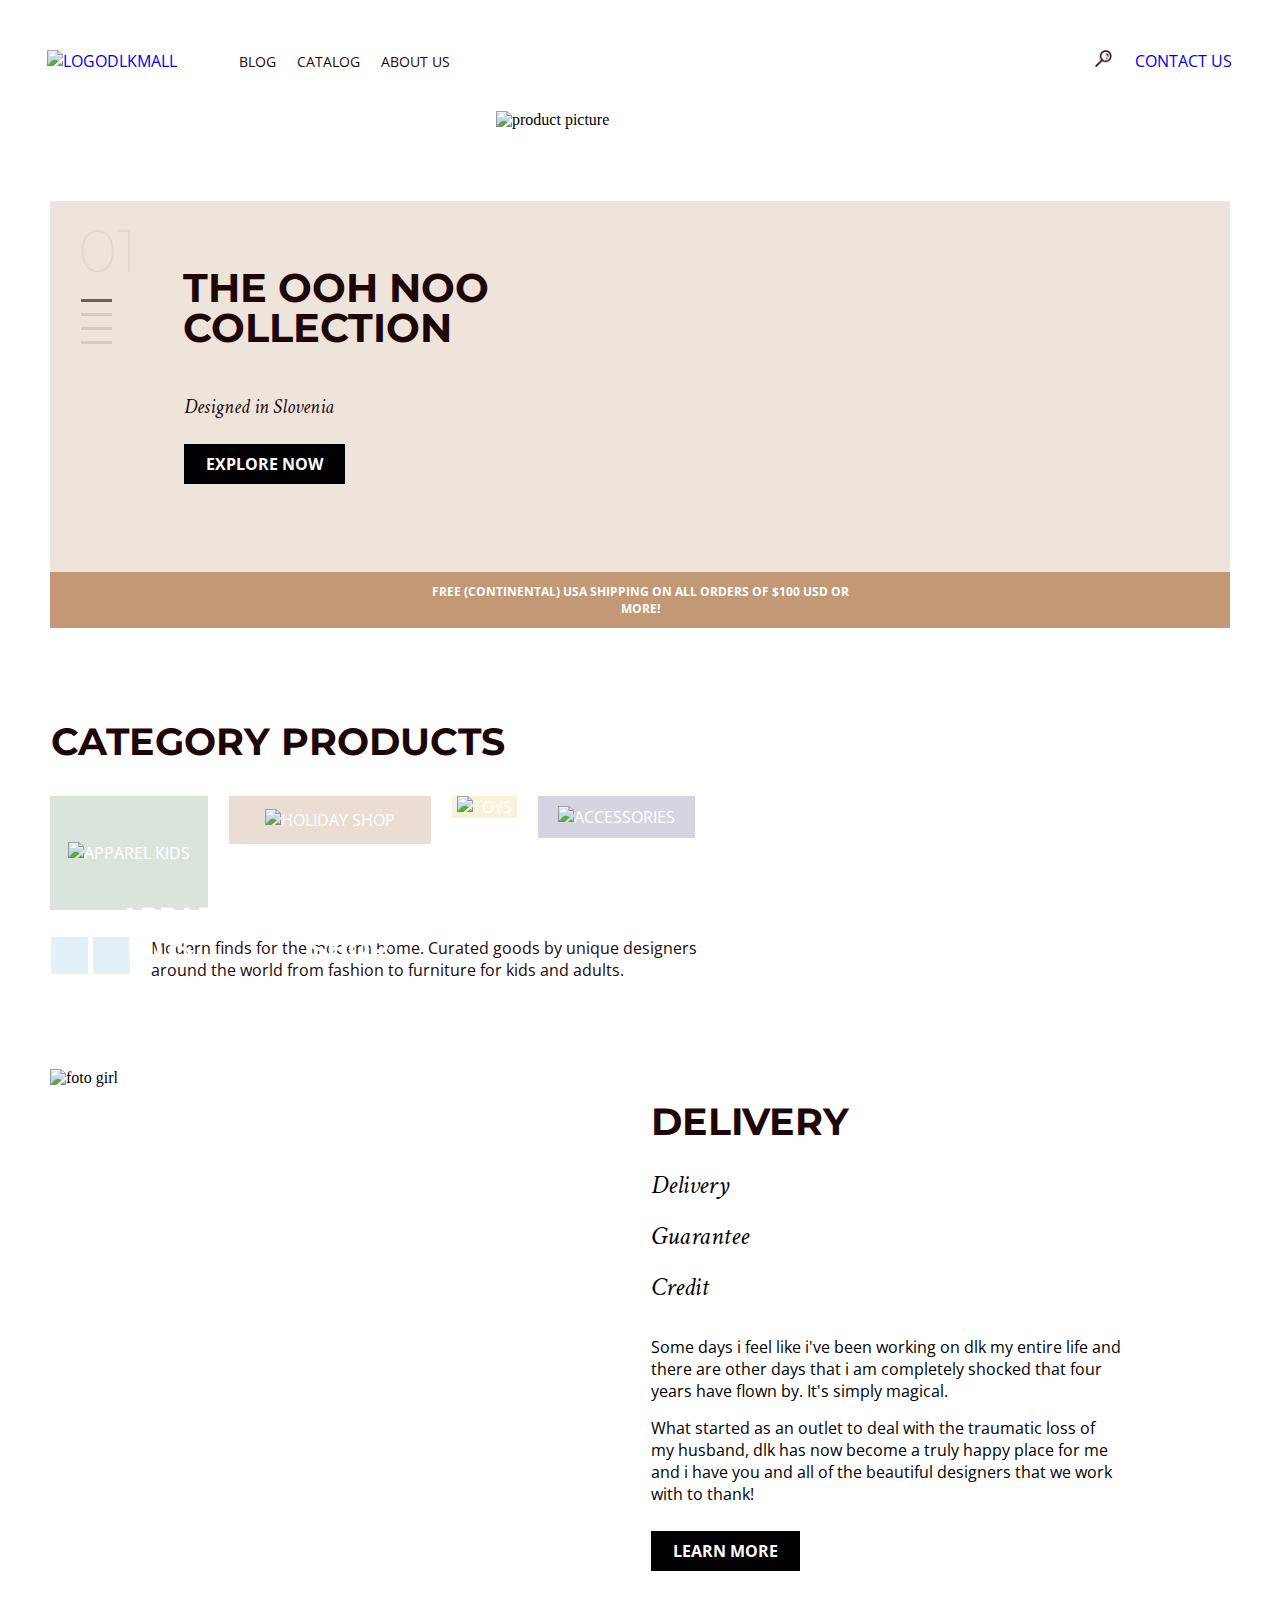
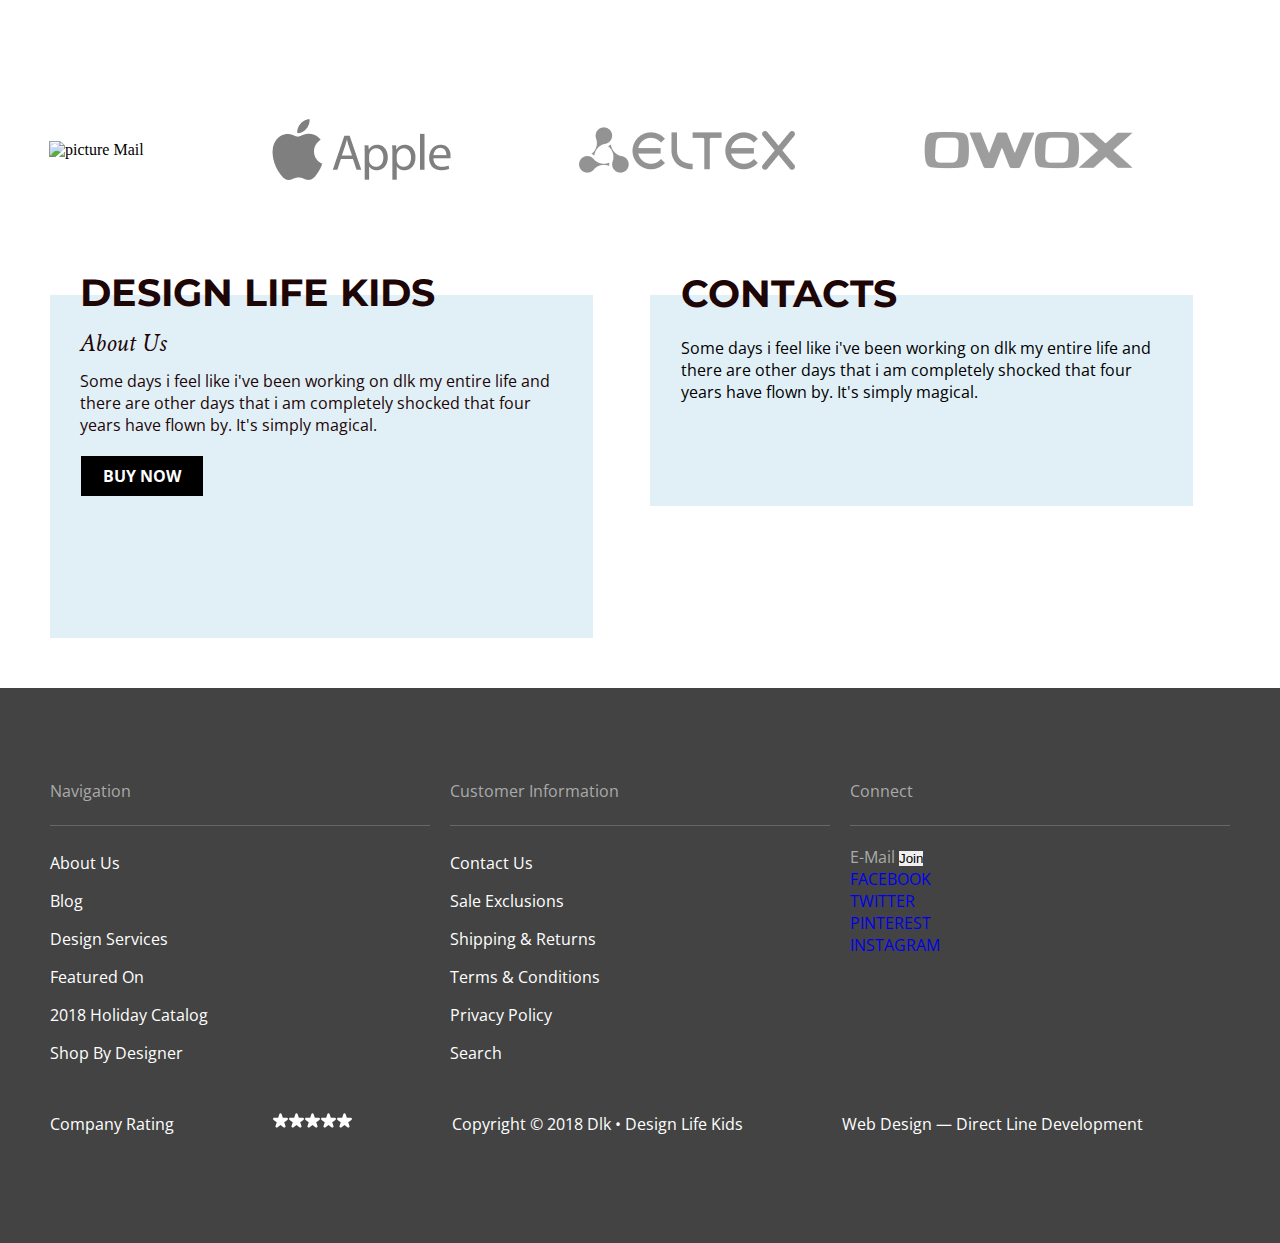
==== index.html @ 416c8d4c "footter" ====
<!DOCTYPE html>
<html lang="en">
<head>
    <meta charset="UTF-8">
    <meta http-equiv="X-UA-Compatible" content="IE=edge">
    <meta name="viewport" content="width=device-width, initial-scale=1.0">
    <title>DLKmalL</title>
    <link rel="stylesheet" href="./styles/normalize.css">
    <link rel="stylesheet" href="./styles/common.css">
    <link rel="stylesheet" href="./styles/index.css">
    <link rel="preconnect" href="https://fonts.googleapis.com">
    <link rel="preconnect" href="https://fonts.gstatic.com" crossorigin>
    <link href="https://fonts.googleapis.com/css2?family=Crimson+Text:ital,wght@1,400;1,700&family=Montserrat:wght@200;700&family=Open+Sans:wght@400;700&display=swap" rel="stylesheet">
</head>
<body> 
    <header class="header container">
        <a href="/">
            <img class="header__logo" src="./pictures/logo.png" alt="LogoDLKmalL" width="100" height="52">
        </a>
        <nav class="header__nav">
            <ul class="header__nav-list">
                <li class="header-nav__item">
                    <a class="header-nav__link" href="./pages/blog.html">Blog</a></li>
                <li class="header-nav__item">
                    <a class="header-nav__link" href="./pages/catalog.html">Catalog</a></li>
                <li class="header-nav__item">
                    <a class="header-nav__link" href="./pages/contact.html">About us</a></li>
            </ul>
        </nav>
            <uL class="header-search__list">
                <li class="header-search__item"><img class="header-search-img" src="./pictures/XMLID1397.png" alt="search" width="17" height="17"></li>
            <li class="header-search__item"><a class="header-search__link" href="./pages/contact.html">Contact us</a></li>
        </uL>
    </header>
    <main class="main">
        <section class="banner container">
            <ul class="banner-nav__list">
                <li><p class="banner-number">01</p></li>
                <li class="banner-nav">
                    <button class="banner-btn__item active" aria-label="banner navigator"></button></li>
                <li class="banner-nav">
                    <button class="banner-btn__item" aria-label="banner navigator"></button></li>
                <li class="banner-nav">
                    <button class="banner-btn__item" aria-label="banner navigator"></button></li>
                <li class="banner-nav">
                    <button class="banner-btn__item" aria-label="banner navigator"></button></li>
            </ul>
            <ul class="banner-picture__list">
                <li class="banner-picture__item"><h1 class="banner-title">THE OOH NOO COLLECTION</h1></li>
                <li class="banner-picture__item"><p class="banner-text"> Designed in Slovenia</p></li>
                <li class="banner-picture__item">
                    <img class="banner-picture__img" width="635" height="461" alt="product picture" src="./pictures/bunner.png">                    
                </li>
                <li class="banner-picture__item"><button class="banner__btn bt-text">Explore now</button></li>
            </ul>
            <p class="shipping__text">Free (continental) USA shipping on all orders of $100 USD or more!</p>
        </section>
        <section class="category container">
            <h2 class="category__title">Category Products</h2>
            <ul class="category__list">
                <li class="category__item">
                    <a class="category__link" href="#"><img class="category__img1" src="./pictures/sweater.png" alt="APPAREL KIDS" >
                        <p class="category__text">APPAREL KIDS</p></a></li>
                <li class="category__item">
                    <a class="category__link" href="#"><img class="category__img2"  src="./pictures/sock.png" alt="HOLIDAY SHOP">
                        <p class="category__text">HOLIDAY SHOP</p></a></li>
                <li class="category__item">
                    <a class="category__link" href="./pages/toys.html"><img class="category__img3" src="./pictures/deer.png" alt="TOYS">
                    <p class="category__text toys">TOYS</p></a></li>
                <li class="category__item">
                    <a class="category__link" href="#"><img class="category__img4" src="./pictures/man.png" alt="ACCESSORIES">
                        <p class="category__text accessories">ACCESSORIES</p></a></li>
            </ul>
            <ul class="nav__info">
                <li class="ifo__item"><button class="category-control-left"></button></li>
                <li class="ifo__item"><button class="category-control-right"></button></li>
                <li class="ifo__item"><p class="category__quote">Modern finds for the modern home. Curated goods by unique designers around the world from fashion to furniture for kids and adults.</p></li>
            </ul>
        </section>
        <section class="delivery container">
            <img class="delivery__img" src="./pictures/image.jpg" width="480" height="559" alt="foto girl">
            <ul class="delivery-list">
                <li class="delivery-list__item">
                    <h2 class="delivery-title">Delivery</h2></li>
                <li class="delivery-list__item">
                    <button class="delivery__btn">Delivery</button></li>
                <li class="delivery-list__item">
                    <button class="delivery__btn">Guarantee</button></li>
                <li class="delivery-list__item">
                    <button class="delivery__btn">Credit</button></li>
                <li class="delivery-list__item">
                    <p class="delivery__text1">Some days i feel like i've been working on dlk my entire life and there are other days that i am completely shocked that four years have flown by. It's simply magical.</p></li>
                <li class="delivery-list__item">
                    <p class="delivery__text2">What started as an outlet to deal  with the traumatic loss of my husband, dlk has now become a truly happy place for me and i have you and all of the beautiful designers that we work with to thank!</p></li>
                <li class="delivery-list__item learn">
                    <a class="delivery-btn" href="#">Learn more</a></li>
            </ul>
        </section>
        <div class="partners container">
            <ul class="partners">
                <li class="partners__list">
                    <img class="partners__img" src="./pictures/mail.svg" alt="picture Mail">
                </li>
                <li class="partners__list">
                    <img class="partners__img" src="./pictures/apple.png" alt="picture Apple">
                </li>
                <li class="partners__list">
                    <img class="partners__img" src="./pictures/eltex.png" alt="picture eltex">
                </li>
                <li class="partners__list">
                    <img class="partners__img" src="./pictures/owox.png" alt="picture owox">
                </li>
            </ul>
        </div>
        <section class="about container">
            <ul class="about-list">
                <li class="about__item"><h2 class="about-title">Design Life Kids</h2></li>
                <li class="about__item about-text">About Us</li>
                <li class="about__item"><code class="about-excerpt">Some days i feel like i've been working on dlk my entire life and there are other days that i am completely shocked that four years have flown by. It's simply magical.</code></li>
                <li class="about__item"><button class="about-btn__itme">buy now</button></li>
            </ul>
            <ul class="about-contacts__list">
                <li class="about-contacts__item"><h2 class="about__title">Contacts</h2></li>
                <li class="about-contacts-text">Some days i feel like i've been working on dlk my entire life and there are other days that i am completely shocked that four years have flown by. It's simply magical.</li>
                <li class="about-map"><iframe class="about__map" src="https://www.google.com/maps/embed?pb=!1m18!1m12!1m3!1d2372.537043862174!2d49.2888075422212!3d53.51246498697054!2m3!1f0!2f0!3f0!3m2!1i1024!2i768!4f13.1!3m3!1m2!1s0x416879a82611632d%3A0xb18d94ffcf91e387!2sDL%20Academy!5e0!3m2!1sru!2sru!4v1685726583103!5m2!1sru!2sru" width="483" height="196" style="border:0;" allowfullscreen="" loading="lazy" referrerpolicy="no-referrer-when-downgrade"></iframe>
                </li>                
            </ul>
        </section>
    </main>
    <footer>
        <section class="footer">
            <h3 class="footer-hidden">hidden footer</h3>
            <div  class="footer-block container">
            <ul class="footer__list">
                <li class="footer-title"><p class="footer-text">Navigation</p></li>
                <li class="footer__item"><a class="footer__link" href="#">About Us</a></li>
                <li class="footer__item"><a class="footer__link" href="#">Blog</a></li>
                <li class="footer__item"><a class="footer__link" href="#">Design Services</a></li>
                <li class="footer__item"><a class="footer__link" href="#">Featured On</a></li>
                <li class="footer__item"><a class="footer__link" href="#">2018 Holiday Catalog</a></li>
                <li class="footer__item"><a class="footer__link" href="#">Shop By Designer</a></li>
            </ul>
            <ul class="footer__list">
                <li class="footer-title"><p class="footer-text">Customer Information</p> </li>
                <li class="footer__item"><a class="footer__link" href="#">Contact Us</a></li>
                <li class="footer__item"><a class="footer__link" href="#">Sale Exclusions</a></li>
                <li class="footer__item"><a class="footer__link" href="#">Shipping & Returns</a></li> 
                <li class="footer__item"><a class="footer__link" href="#">Terms & Conditions</a></li>
                <li class="footer__item"><a class="footer__link" href="#">Privacy Policy</a></li>
                <li class="footer__item"><a class="footer__link" href="#">Search</a></li>
            </ul>
            <ul class="footer__list">
                <li class="footer-title"><p class="footer-text" tabindex="0">Connect</p></li>
                <li><form class="footer__enter" action="e-mail">e-mail
                        <button class="footer__btn">Join</button>
                    </form>
                </li>
                <li class="footer-social__item"><a class="footer-social__link" href="#">Facebook</a></li>
                <li class="footer-social__item"><a class="footer-social__link" href="#">Twitter</a></li>
                <li class="footer-social__item"><a class="footer-social__link" href="#">Pinterest</a></li>
                <li class="footer-social__item"><a class="footer-social__link" href="#">Instagram</a></li>
            </ul>
            </div>
            <div class="footer__end container">
            <ul class="footer__end-iformation">
                <li class="footer__end-text"> Company Rating</li> 
                <li class="footer__end-stars"><fieldset class="information__raiting">
                    <legend class="information__raiting-title">Rating</legend>
                        <input class="raiting__stars" type="radio" name="raiting stars" value="1" aria-label="terrible">
                        <input class="raiting__stars" type="radio" name="raiting stars" value="2" aria-label="tolerably">
                        <input class="raiting__stars" type="radio" name="raiting stars" value="3" aria-label="normal">
                        <input class="raiting__stars" type="radio" name="raiting stars" value="4" aria-label="fine">
                        <input class="raiting__stars" type="radio" name="raiting stars" value="5" aria-label="great">
                    </fieldset>
                </li>
                <li class="footer__end-text">Copyright © 2018 Dlk • Design Life Kids</li>
                <li class="footer__end-text">Web Design — Direct Line Development</li>
            </ul>
            </div>
        </section>
    </footer>
</body>
</html>
---- styles/common.css ----
/* Общие стили*/
* {
    margin: 0;
    padding: 0;
    box-sizing: border-box;
}

ol,
ul {
    list-style-type: none;
}

h1, h2 {
    font-family: 'Montserrat', Arial, sans-serif;;
    font-weight: 700;
    font-size: 40px;
    text-transform: uppercase;
    color: #1E0606;
}

a, 
a:hover {
    text-decoration: none;
    text-transform: uppercase;
    font-family: 'Open Sans', sans-serif;
}

button{
    border: none;
    cursor: pointer;
}

.container{
    max-width: 1200px;
    margin: 50px auto;
}

header {
    display: flex;
    align-items: center;
}

.header__logo{
    margin-left: 7px;
}

.header__nav {
    margin-right: auto;
}

.header__nav-list {
    display: flex;
    margin: auto 62px;
    align-items: center;
}

.header-nav__item{
    display: flex;
    align-items: center;
    text-transform: uppercase;
} 

.header-nav__item:not(:last-child) { 
    margin-right: 21px;
}

.header-search__list{
    display: flex;
    justify-content: end;
    margin-right: 8px;
} 

.header-search__item:not(:last-child) {
    margin-right: 23px;
}

.header-nav__link {
    font-family: 'Open Sans';
    font-weight: 400;
    font-size: 14px;    
    line-height: 19px;
    display: flex;
    align-items: center;
    text-transform: uppercase;
    color: #1E0606;
}

.footer {
    width: 100%;
    height: 555px;
    align-items: stretch;
    background-color: #434343;
}

.footer-block{
    display: flex;
    text-transform: capitalize;
    font-family: 'Open Sans';
    font-size: 16px;
    line-height: 22px;
    color: #AAAAAA;
    padding-top: 20px;
    padding-left: 10px;
    gap: 20px;
}

.footer__list{
    width: 380px;
}

.footer-text{
    border-bottom: 1px solid #666666;
    margin-bottom: 20px;
    padding-bottom: 23px;
}

.footer-end {
    display: flex;
    justify-content: space-around;
}

.footer__link {
    display: flex;
    padding: 6px 0px 10px 0px;
    text-transform: capitalize;
    color: #ffffff;
    font-family: 'Open Sans';
    font-style: normal;
    font-weight: 400;
    font-size: 16px;
    line-height: 22px;
}

.category__link {
    color: #FFFFFF;
}

.header-search__btn {
    font-family: 'Open Sans';
    font-style: normal;
    font-weight: 700;
    font-size: 14px;
    line-height: 19px;
    display: flex;
    align-items: center;
    text-transform: uppercase;
    color: #1E0606;
}

.footer-social__list {
    display: inline;
}

.footer-hidden {
    opacity: 0;
}

.footer__end-iformation{
    display: flex;
    gap: 99px;
    margin-left: 10px;
    margin-top: -11px;
}

.footer__end-text{
    font-family: 'Open Sans';
    font-weight: 400;
    font-size: 16px;
    line-height: 22px;
    display: flex;
    align-items: center;
    color: #FFFFFF;
}

.footer__end-stars{
    position: relative;
    width: 5em;
    height: 1em;
    background-image: url(../pictures/star.svg);
    background-size: 1em auto;
    background-repeat: repeat-x;
}

.raiting__stars{
    position: absolute;
    top: 0;
    left: 0;
    margin: 0;
    width: 1em;
    height: 1em;
    background-size: 1em auto;
    background-repeat: repeat-x;
    font-size: inherit;
    -moz-appearance: none;
    appearance: none;
}

.raiting__stars:checked,
.raiting__stars:hover {
    background-image: url(../pictures/star_aktive.svg);
    background-size: 1em auto;
}

.raiting__stars:hover ~ .raiting__stars{
    background-image: url(../pictures/star.svg);
}

.raiting__stars:nth-of-type(1){
    z-index: 5;
    width: 1em;
}

.raiting__stars:nth-of-type(2){
    z-index: 4;
    width: 2em;
}

.raiting__stars:nth-of-type(3){
    z-index: 3;
    width: 3em;
}

.raiting__stars:nth-of-type(4){
    z-index: 2;
    width: 4em;
}

.raiting__stars:nth-of-type(5){
    z-index: 1;
    width: 5em;
}

.information__raiting{
    margin: 0;
    padding: 0;
    border: none;
}

.information__raiting-title{
    opacity: 0;
    position: absolute;
    left: -1000px;
}
---- styles/index.css ----
.banner{
    position: relative;
} 

.banner-title{
    position: absolute;
    width: 307px;
    height: 88px;
    left: 143px;
    top: 67px;
    line-height: 100%;
}

.banner-nav__list {
    margin-top: 129px;
    margin-left: 10px;
    width: 1180px;
    height: 371px;
    padding: 20px 0px;
    background: #EEE4DB;
}

.banner-nav{
    display: flex;
    margin: 11px 31px;
    max-width: fit-content;
}

.banner-btn__item{
    width: 31px;
    height: 3px;
    background: #D6CAC2;
}

.banner-btn__item:hover{
    background: #725F5B;
}

.banner-btn__item:active{
    background: #725F5B;
}

.active{
    background: #725F5B;
}

.banner-number {
    margin-left: 28px;
    margin-bottom: 18px;
    font-family: 'Montserrat', sans-serif;
    font-style: normal;
    font-weight: 200;
    font-size: 60px;
    line-height: 100%;
    max-width: max-content;
    color: #1e06060d;
}

.banner-text{
    position: absolute;
    left: 144px;
    top: 196px;
    font-family: 'Crimson Text', Arial, sans-serif;
    font-style: italic;
    font-weight: 400;
    font-size: 20px;
    line-height: 100%;
    color: #1E0606; 
}

.banner-picture__img {
    position: absolute;
    left: 456px;
    top: -90px;
    z-index: 1;
}

.banner__btn{
    position: absolute;
    width: 161px;
    height: 40px;
    left: 144px;
    top: 243px;
    display: flex;
    align-items: center;
    background: #000000;
    font-family: 'Open Sans', Arial, sans-serif;
    font-style: normal;
    font-weight: 700;
    font-size: 16px;
    line-height: 22px;
    color: #FFFFFF;
}

.bt-text{
    align-items: center;
    justify-content: center;
    text-transform: uppercase;
}

.shipping__text{
    font-family: 'Open Sans', Arial, sans-serif;
    width: 1180px;
    font-weight: 700;
    font-size: 12px;
    color: #FFFFFF;
    background: #C29974;
    text-align: center;
    padding: 11px 364px;
    text-transform: uppercase;
    margin-left: 10px;
}

.category__title{
    font-size: 38px;
    line-height: 100%;
    margin: 95px 11px 35px;
    max-width: 100%;
}

.category__list{
    display: flex;
    margin-left: 10px;
    margin-bottom: 27px;
    gap: 21px;
}

.category__link{
    width: 208px;
    height: 280px;
}

.category__img1{
    padding: 46px 18px;
    background: #DBE4DB;
}

.category__img2{
    padding: 13px 36px;
    background: #EADDD3;
}

.category__img3{
    padding: 0px 5px;
    background: #F8F2DA;
}

.category__img4{
    padding: 10px 20px;
    background: #D5D4E1;
}

.category__item{
    position: relative;
}
.category__text{
    font-family: 'Montserrat', Arial, sans-serif;
    font-style: normal;
    font-weight: 700;
    font-size: 26px;
    position: absolute;
    left: 70px;
    top: 105px;
    max-width: 50%;
    text-align: center;
}

.category__text:hover{
    text-decoration: underline;
}

.category__text:active{
    text-decoration: underline;
}

.toys{
    position: absolute;
    left: 103px;
    top: 120px;
    z-index: 1;
    max-width: 50%;
    text-align: center;
}

.accessories{
    position: absolute;
    left: 40px;
    top: 120px;
    z-index: 1;
    max-width: 50%;
    text-align: center;
}

.nav__info{
    display: flex;
    margin-left: 6px;
    margin-bottom: 88px;
}
.category-control-left{
    margin-left: 5px;
    width: 37px;
    height: 37px;
    background-image: url(/pictures/left.svg);
    background-repeat: no-repeat;
    background-color:#70bbdc33;
    background-position: center;
}

.category-control-right{
    margin-left: 5px;
    width: 37px;
    height: 37px;
    background-image: url(/pictures/right.svg);
    background-repeat: no-repeat;
    background-color:#70bbdc33;
    background-position: center;
}

.category__quote{
    font-family: 'Open Sans', Arial, sans-serif;
    font-weight: 400;
    font-size: 16px;
    line-height: 22px;
    color: #1E0606;
    max-width: 55%;
    margin-left: 21px;
}

.delivery{
    display: flex;
    margin-left: 10;
    gap: 60px;
}

.delivery__img{
    margin-left: 10px;
}

.delivery-list{
    flex-direction: column;
}

.delivery-title{
    margin: 30px 0px 6px 61px;
    font-weight: 700;
    font-size: 38px;
    line-height: 46px;
}

.btn{
margin-bottom: 30px;
}

.delivery__btn{
    font-family: 'Crimson Text', Arial, sans-serif;
    font-style: italic;
    font-weight: 400;
    font-size: 26px;
    line-height: 34px;
    background: none;
    margin-top: 17px;
    margin-left: 61px;
}

.delivery__text1{
    font-family: 'Open Sans', Arial, sans-serif;
    font-weight: 400;
    font-size: 16px;
    line-height: 22px;
    max-width: 75%;
    margin: 32px 0px 15px 61px;
}

.delivery__text2{
    font-family: 'Open Sans', Arial, sans-serif;
    font-weight: 400;
    font-size: 16px;
    line-height: 22px;
    max-width: 72%;
    margin: 15px 0px 15px 61px;
}

.learn{
    margin: 35px 0px 0px 61px;
}

.partners__list{
    margin: 41px 0px 0px 9px;
}

.delivery-btn{
    width: 149px;
    height: 43px;
    font-family: 'Open Sans', Arial, sans-serif;
    font-weight: 700;
    font-size: 16px;
    line-height: 22px;
    text-align: center;
    text-transform: uppercase;
    color: #FFFFFF;
    padding: 9px 22px;
    background: #000000;
}

.partners{
    display: flex;
    gap: 119px;
    margin-bottom: 40px;
}

.partners__list{
    display: flex;
    align-items: center;
    margin-bottom: 25px;
}

.about{
    display: flex;
    gap: 57px;
}

.about-list{
    margin-left: 10px;
    background: #E1F0F7;
    max-width: 543px;
}

.about-title{
    font-family: 'Montserrat', Arial, sans-serif;
    font-weight: 700;
    font-size: 38px;
    line-height: 46px;
    text-transform: uppercase;
    color: #1E0606;
    margin-left: 30px;
    margin-top: -25px;
}

.about-text{
    font-family: 'Crimson Text', Arial, sans-serif;
    font-style: italic;
    font-weight: 400;
    font-size: 26px;
    line-height: 34px;
    color: #1E0606;
    padding: 10px 30px ;
}

.about-excerpt{
    display: flex;
    font-family: 'Open Sans', Arial, sans-serif;
    font-weight: 400;
    font-size: 16px;
    line-height: 22px;
    color: #1E0606;
    padding: 0px 25px 13px 30px;
}

.about-btn__itme{
    font-family: 'Open Sans', Arial, sans-serif;
    font-weight: 700;
    font-size: 16px;
    line-height: 22px;
    align-items: center;
    text-align: center;
    text-transform: uppercase;
    color: #FFFFFF;
    display: flex;
    flex-direction: row;
    align-items: center;
    padding: 9px 22px;
    background: #000000;
    margin: 7px 0px 0px 31px;
}

.about__title{
    font-family: 'Montserrat', Arial, sans-serif;
    font-weight: 700;
    font-size: 38px;
    line-height: 46px;
    text-transform: uppercase;
    color: #1E0606;
    margin-bottom: -22px;
    margin-top: -24px;
    margin-left: 31px;
}

.about-contacts-text{
    font-family: 'Open Sans';
    font-weight: 400;
    font-size: 16px;
    line-height: 22px;  
    background: #E1F0F7;
    padding: 42px 40px 103px 31px;
    max-width: 543px;
}

.about__map{
    margin-top: -68px;
    margin-left: 33px;
}
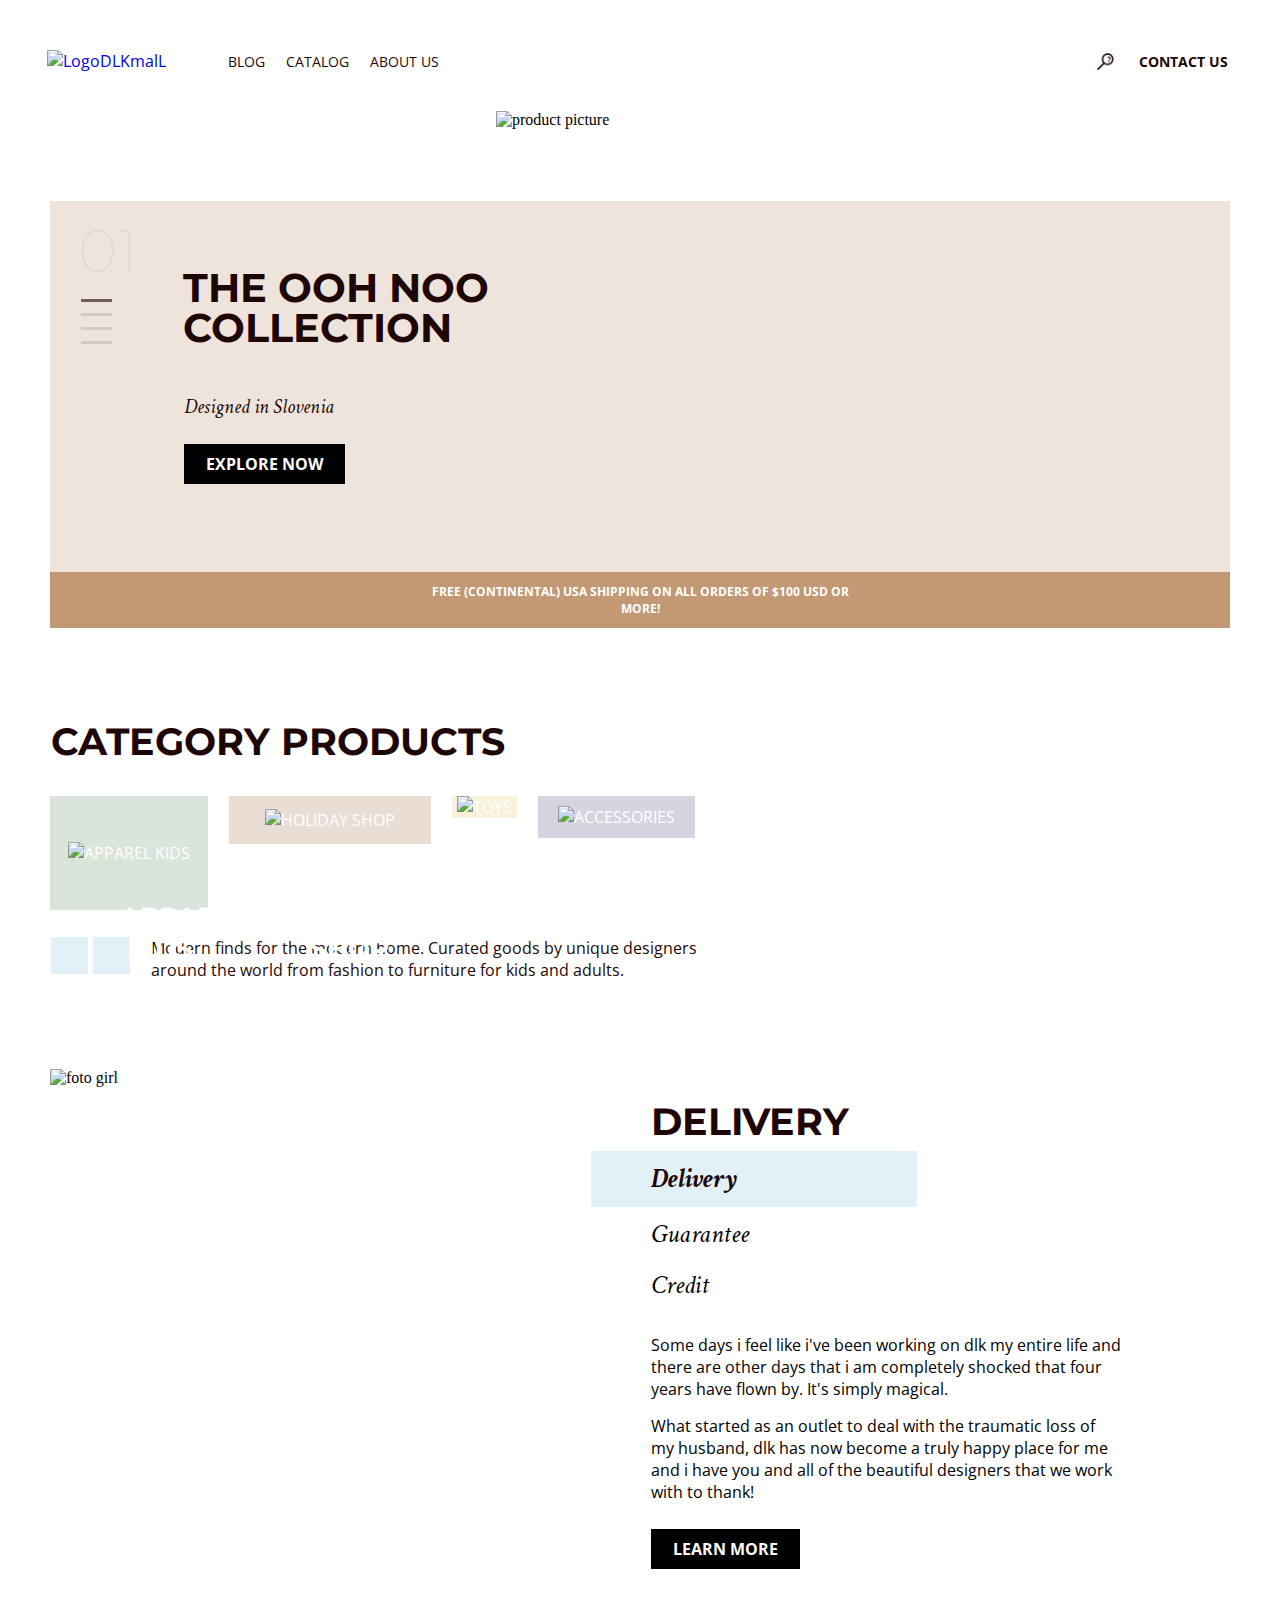
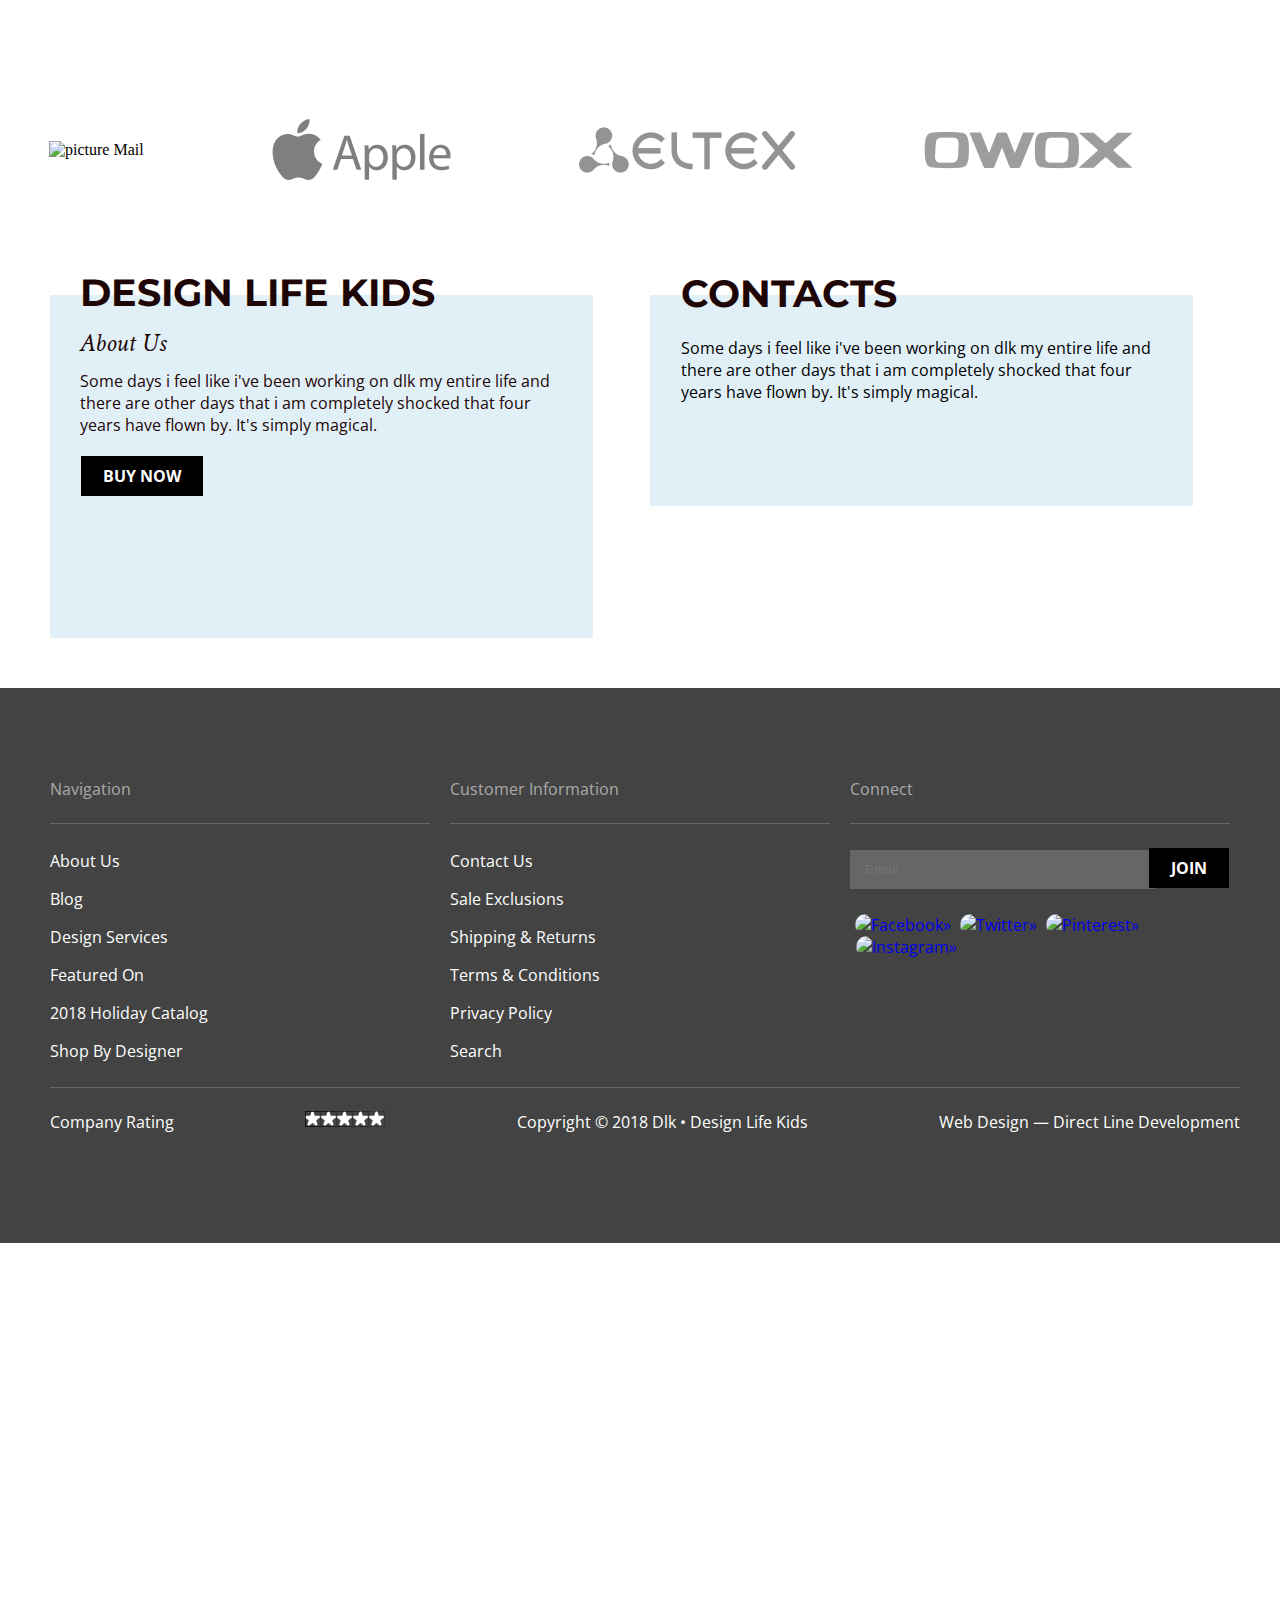
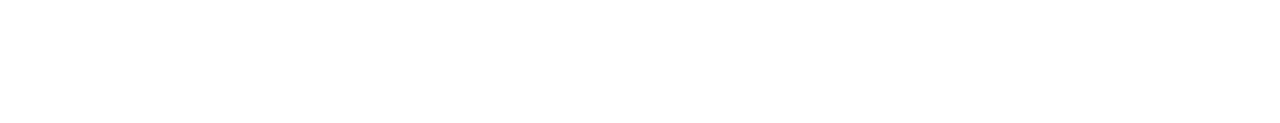
==== commit 83ed8c10: "modal" ====
--- a/index.html
+++ b/index.html
@@ -8,6 +8,7 @@
     <link rel="stylesheet" href="./styles/normalize.css">
     <link rel="stylesheet" href="./styles/common.css">
     <link rel="stylesheet" href="./styles/index.css">
+    <link rel="stylesheet" href="/styles/contact.css">
     <link rel="preconnect" href="https://fonts.googleapis.com">
     <link rel="preconnect" href="https://fonts.gstatic.com" crossorigin>
     <link href="https://fonts.googleapis.com/css2?family=Crimson+Text:ital,wght@1,400;1,700&family=Montserrat:wght@200;700&family=Open+Sans:wght@400;700&display=swap" rel="stylesheet">
@@ -29,7 +30,7 @@
         </nav>
             <uL class="header-search__list">
                 <li class="header-search__item"><img class="header-search-img" src="./pictures/XMLID1397.png" alt="search" width="17" height="17"></li>
-            <li class="header-search__item"><a class="header-search__link" href="./pages/contact.html">Contact us</a></li>
+            <li class="header-search__item"><a class="header-search__item" href="./pages/contact.html">Contact us</a></li>
         </uL>
     </header>
     <main class="main">
@@ -83,7 +84,7 @@
                 <li class="delivery-list__item">
                     <h2 class="delivery-title">Delivery</h2></li>
                 <li class="delivery-list__item">
-                    <button class="delivery__btn">Delivery</button></li>
+                    <button class="delivery__btn chekt">Delivery</button></li>
                 <li class="delivery-list__item">
                     <button class="delivery__btn">Guarantee</button></li>
                 <li class="delivery-list__item">
@@ -116,7 +117,7 @@
             <ul class="about-list">
                 <li class="about__item"><h2 class="about-title">Design Life Kids</h2></li>
                 <li class="about__item about-text">About Us</li>
-                <li class="about__item"><code class="about-excerpt">Some days i feel like i've been working on dlk my entire life and there are other days that i am completely shocked that four years have flown by. It's simply magical.</code></li>
+                <li class="about__item"><p class="about-excerpt">Some days i feel like i've been working on dlk my entire life and there are other days that i am completely shocked that four years have flown by. It's simply magical.</p></li>
                 <li class="about__item"><button class="about-btn__itme">buy now</button></li>
             </ul>
             <ul class="about-contacts__list">
@@ -129,7 +130,7 @@
     </main>
     <footer>
         <section class="footer">
-            <h3 class="footer-hidden">hidden footer</h3>
+            <h3 class="hidden__header">hidden footer</h3>
             <div  class="footer-block container">
             <ul class="footer__list">
                 <li class="footer-title"><p class="footer-text">Navigation</p></li>
@@ -151,26 +152,28 @@
             </ul>
             <ul class="footer__list">
                 <li class="footer-title"><p class="footer-text" tabindex="0">Connect</p></li>
-                <li><form class="footer__enter" action="e-mail">e-mail
-                        <button class="footer__btn">Join</button>
+                <li class="footer__input">
+                    <label class="footer__lable" for="Email"></label>
+                    <input class="footer__form" type="email" id="Email" placeholder="Email">
+                    <button class="footer__btn">Join</button>
                     </form>
                 </li>
-                <li class="footer-social__item"><a class="footer-social__link" href="#">Facebook</a></li>
-                <li class="footer-social__item"><a class="footer-social__link" href="#">Twitter</a></li>
-                <li class="footer-social__item"><a class="footer-social__link" href="#">Pinterest</a></li>
-                <li class="footer-social__item"><a class="footer-social__link" href="#">Instagram</a></li>
+                <li class="footer-social__item"><a class="footer-social__link-fb" href="#"><img class="footer-social__img" src="../pictures/Facebook.svg" alt="Facebook»"></a></li>
+                <li class="footer-social__item"><a class="footer-social__link-tw" href="#"><img class="footer-social__img" src="../pictures/twitter.svg" alt="Twitter»"></a></li>
+                <li class="footer-social__item"><a class="footer-social__link-pi" href="#"><img class="footer-social__img" src="../pictures/Pinterest.svg" alt="Pinterest»"></a></li>
+                <li class="footer-social__item"><a class="footer-social__link-ins" href="#"><img class="footer-social__img" src="../pictures/Instagram.svg" alt="Instagram»"></a></li>
             </ul>
             </div>
             <div class="footer__end container">
             <ul class="footer__end-iformation">
                 <li class="footer__end-text"> Company Rating</li> 
                 <li class="footer__end-stars"><fieldset class="information__raiting">
-                    <legend class="information__raiting-title">Rating</legend>
-                        <input class="raiting__stars" type="radio" name="raiting stars" value="1" aria-label="terrible">
-                        <input class="raiting__stars" type="radio" name="raiting stars" value="2" aria-label="tolerably">
-                        <input class="raiting__stars" type="radio" name="raiting stars" value="3" aria-label="normal">
-                        <input class="raiting__stars" type="radio" name="raiting stars" value="4" aria-label="fine">
-                        <input class="raiting__stars" type="radio" name="raiting stars" value="5" aria-label="great">
+                    <legend class="hidden__header">Rating</legend>
+                        <input class="raiting__stars width" type="radio" name="raiting stars" value="1" aria-label="terrible">
+                        <input class="raiting__stars width" type="radio" name="raiting stars" value="2" aria-label="tolerably">
+                        <input class="raiting__stars width" type="radio" name="raiting stars" value="3" aria-label="normal">
+                        <input class="raiting__stars width" type="radio" name="raiting stars" value="4" aria-label="fine">
+                        <input class="raiting__stars width" type="radio" name="raiting stars" value="5" aria-label="great">
                     </fieldset>
                 </li>
                 <li class="footer__end-text">Copyright © 2018 Dlk • Design Life Kids</li>
@@ -179,5 +182,29 @@
             </div>
         </section>
     </footer>
+    <div class="contact__container">
+        <form class="contact__form" action="#" method="post">
+            <div class="contact-name">
+                <label class="contact__lable" for="Name">Name</label>
+                <input class="contact__input" type="text" id="Name" placeholder="Ivan Ivanov">
+            </div>
+            <div class="contact-input">
+                <div class="contact__lable-wrapper">
+                    <label class="contact__lable" for="Phone">Phone</label>
+                    <input class="contact__input-form" type="tel" id="Phone">
+                </div>
+                <div class="contact__lable-wrapper">
+                    <label class="contact__lable" for="Email">Email</label>
+                    <input class="contact__input-form" type="email" id="Email">
+                </div>
+            </div>
+            <div class="contact__lable-wrapper">
+                <label class="contact__lable" for="Message">Message</label>
+                <textarea class="contact__area" id="Message" cols="69" rows="8"></textarea>
+            </div>
+            <input class="contact__checkbox visualli__hidden" type="checkbox" id="agreement">
+            <label class="contact-agreement__lable" for="agreement">By clicking on the button, you consent to the processing of your personal data</label>
+            <button class="contact__btn">Submit</button>
+        </div>
 </body>
 </html>
--- a/styles/common.css
+++ b/styles/common.css
@@ -5,6 +5,11 @@
     box-sizing: border-box;
 }
 
+:active, :hover, :focus {
+    outline: 0;
+    outline-offset: 0;
+}
+
 ol,
 ul {
     list-style-type: none;
@@ -18,16 +23,20 @@
     color: #1E0606;
 }
 
-a, 
-a:hover {
+a {
     text-decoration: none;
-    text-transform: uppercase;
-    font-family: 'Open Sans', sans-serif;
-}
-
-button{
+    font-family: 'Open Sans', Arial, sans-serif;
+}
+
+button,
+button:hover{
     border: none;
     cursor: pointer;
+
+}
+
+button:hover{
+    background: #C29974;
 }
 
 .container{
@@ -44,6 +53,15 @@
     margin-left: 7px;
 }
 
+.header__logo:hover{
+    opacity: 0.5;
+}
+
+.header__logo:active{
+    opacity: 0.2;
+}
+
+
 .header__nav {
     margin-right: auto;
 }
@@ -64,18 +82,37 @@
     margin-right: 21px;
 }
 
+.header-search__item:hover{
+    opacity: 0.5;
+}
+
+.header-search__item:active{
+    opacity: 0.2;
+}
+
 .header-search__list{
     display: flex;
     justify-content: end;
-    margin-right: 8px;
+    margin-right: 12px;
 } 
 
+.header-search__item{
+    background-color: #FFFFFF;
+    font-weight: 700;
+    font-size: 14px;
+    line-height: 19px;
+    display: flex;
+    align-items: center;
+    text-transform: uppercase;
+    color: #1E0606; 
+}
+
 .header-search__item:not(:last-child) {
-    margin-right: 23px;
+    margin-right: 25px;
 }
 
 .header-nav__link {
-    font-family: 'Open Sans';
+    font-family: 'Open Sans', Arial, sans-serif;
     font-weight: 400;
     font-size: 14px;    
     line-height: 19px;
@@ -85,22 +122,31 @@
     color: #1E0606;
 }
 
+.header-nav__link:hover{
+    color: #1e060683;
+}
+
+.header-nav__link:active{
+    color: #1e06061f;
+}
+
+
 .footer {
     width: 100%;
     height: 555px;
-    align-items: stretch;
     background-color: #434343;
 }
 
 .footer-block{
     display: flex;
     text-transform: capitalize;
-    font-family: 'Open Sans';
+    font-family: 'Open Sans', Arial, sans-serif;
     font-size: 16px;
     line-height: 22px;
     color: #AAAAAA;
-    padding-top: 20px;
+    padding-top: 90px;
     padding-left: 10px;
+    margin-bottom: 47px;
     gap: 20px;
 }
 
@@ -124,19 +170,19 @@
     padding: 6px 0px 10px 0px;
     text-transform: capitalize;
     color: #ffffff;
-    font-family: 'Open Sans';
+    font-family: 'Open Sans', Arial, sans-serif;
     font-style: normal;
     font-weight: 400;
     font-size: 16px;
     line-height: 22px;
 }
 
-.category__link {
-    color: #FFFFFF;
+.footer__link:hover{
+    opacity: 0.5;
 }
 
 .header-search__btn {
-    font-family: 'Open Sans';
+    font-family: 'Open Sans', Arial, sans-serif;
     font-style: normal;
     font-weight: 700;
     font-size: 14px;
@@ -147,23 +193,74 @@
     color: #1E0606;
 }
 
-.footer-social__list {
+.footer__form{
+    background: #666666;
+    border: none;
+    outline: 0;
+    outline-offset: 0;
+    width: 305px;
+    height: 39px;
+}
+
+.footer__btn{
+    font-family: 'Open Sans';
+    font-weight: 700;
+    font-size: 16px;
+    line-height: 22px;
+    text-transform: uppercase;
+    color: #FFFFFF;
+    padding: 9px 22px;
+    background-color: #000000;
+    margin-left: -10px;
+}
+
+.footer__input{
+    margin-top: 24px;
+    margin-bottom: 25px;
+}
+
+.footer__form{
+    padding: 9px 15px;
+}
+
+.footer__lable{
+    font-family: 'Open Sans';   
+    font-weight: 400;
+    font-size: 16px;
+    line-height: 22px;
+    color: #EBEBEB;
+}
+
+.footer-social__item {
     display: inline;
-}
-
-.footer-hidden {
-    opacity: 0;
+    margin-left: 6px;
+}
+
+.footer-social__item:not(:last-child){
+    margin-left: 5px;
+}
+
+.footer-social__img{
+    border-radius: 15px;
+    background-repeat: no-repeat;
+}
+
+.footer__end{
+    margin-top: 0px;
 }
 
 .footer__end-iformation{
     display: flex;
+    justify-content: space-between;
     gap: 99px;
     margin-left: 10px;
-    margin-top: -11px;
+    margin-top: -32px;
+    border-top: 1px solid #666666;
+    padding-top: 23px;
 }
 
 .footer__end-text{
-    font-family: 'Open Sans';
+    font-family: 'Open Sans', Arial, sans-serif;
     font-weight: 400;
     font-size: 16px;
     line-height: 22px;
@@ -171,6 +268,7 @@
     align-items: center;
     color: #FFFFFF;
 }
+
 
 .footer__end-stars{
     position: relative;
@@ -181,11 +279,15 @@
     background-repeat: repeat-x;
 }
 
+.information__raiting{
+    display: flex;
+    gap: 2px;
+}
 .raiting__stars{
     position: absolute;
-    top: 0;
-    left: 0;
-    margin: 0;
+    top: 0px;
+    left: 0px;
+    margin: 0px;
     width: 1em;
     height: 1em;
     background-size: 1em auto;
@@ -236,9 +338,113 @@
     border: none;
 }
 
-.information__raiting-title{
+.hidden__header{
     opacity: 0;
     position: absolute;
     left: -1000px;
 }
 
+.visualli__hidden{
+    width: 1px;
+    height: 1px;
+    margin: -1px;
+    border: 0;
+    padding: 0;
+    white-space: nowrap;
+    overflow: hidden;
+    clip: rect(0 0 0 0);
+    clip-path: inset(100%);
+}
+
+.category__title {
+    margin: 59px 0 15px 11px;
+}
+
+.breadcrumps-list{
+    display: flex;
+    margin-left: 10px;
+    gap: 21px;
+    margin-bottom: 50px;
+}
+
+.breadcrumps__text{
+    font-family: 'Crimson Text', Arial, sans-serif;
+    font-style: italic;
+    font-weight: 400;
+    font-size: 20px;
+    line-height: 26px;
+    color: #1E0606;
+}
+
+.breadcrumps-nav__img{
+    margin-top: 8px;
+}
+
+.breadcrumps__text:hover{
+    opacity: 0.5;
+}
+
+.pages{
+    display: flex;
+    justify-content: space-between;
+    padding-top: 23px;
+}
+
+.pages__list{
+    display: flex;
+    gap: 64px;
+    padding: 4px 0px 14px 2px;
+}
+
+.pages__item-left,
+.pages__item-right{
+    margin: 0; 
+    padding: 0; 
+    border: 0; 
+    outline: none; 
+    background-color: transparent;
+    margin-left: 10px;
+    margin-right: 10px;
+}
+
+.pages__item-left:hover{
+    background: none;
+    background-image: url(../pictures/hoverle.svg);
+    background-repeat: no-repeat;
+}
+
+.pages__item-left:active{
+    background: none;
+    background-image: url(../pictures/aktleft.svg);
+    background-repeat: no-repeat;
+}
+
+.pages__item-right:hover{
+    background: none;
+    background-image: url(../pictures/hovervektor.svg);
+    background-repeat: no-repeat;
+}
+
+.pages__item-right:active{
+    background: none;
+    background-image: url(../pictures/aktive.svg);
+    background-repeat: no-repeat;
+}
+
+.pages__nav{
+    font-family: 'Montserrat';
+    font-weight: 700;
+    font-size: 16px;
+    line-height: 20px;
+    text-transform: uppercase;
+    color: #1E0606;
+}
+
+.pages__nav:hover{
+    color: #AAAAAA;
+}
+
+.pages__nav:active,
+.actpage{
+    color: #C29974;
+}
--- a/styles/index.css
+++ b/styles/index.css
@@ -128,6 +128,7 @@
 .category__link{
     width: 208px;
     height: 280px;
+    color: #FFFFFF;
 }
 
 .category__img1{
@@ -166,10 +167,12 @@
 }
 
 .category__text:hover{
+    color: #FFFFFF;
     text-decoration: underline;
 }
 
 .category__text:active{
+    color: #FFFFFF;
     text-decoration: underline;
 }
 
@@ -196,6 +199,7 @@
     margin-left: 6px;
     margin-bottom: 88px;
 }
+
 .category-control-left{
     margin-left: 5px;
     width: 37px;
@@ -206,6 +210,22 @@
     background-position: center;
 }
 
+.category-control-left:hover{
+    background-image: url(/pictures/hover.svg);
+    transform: scale(-1, 1);
+    background-repeat: no-repeat;
+    background-color:#70bbdc33;
+    background-position: center;
+}
+
+.category-control-left:active{
+    background-image: url(/pictures/aktive.svg);
+    transform: scale(-1, 1);
+    background-repeat: no-repeat;
+    background-color:#70bbdc33;
+    background-position: center;
+}
+
 .category-control-right{
     margin-left: 5px;
     width: 37px;
@@ -216,6 +236,20 @@
     background-position: center;
 }
 
+.category-control-right:hover{
+    background-image: url(/pictures/hover.svg);
+    background-repeat: no-repeat;
+    background-color:#70bbdc33;
+    background-position: center;
+}
+
+.category-control-right:active{
+    background-image: url(/pictures/aktive.svg);
+    background-repeat: no-repeat;
+    background-color:#70bbdc33;
+    background-position: center;
+}
+
 .category__quote{
     font-family: 'Open Sans', Arial, sans-serif;
     font-weight: 400;
@@ -234,10 +268,6 @@
 
 .delivery__img{
     margin-left: 10px;
-}
-
-.delivery-list{
-    flex-direction: column;
 }
 
 .delivery-title{
@@ -262,6 +292,22 @@
     margin-left: 61px;
 }
 
+.delivery__btn:hover,
+.chekt{
+    font-family: 'Crimson Text';
+    font-style: italic;
+    font-weight: 700;
+    font-size: 26px;
+    line-height: 34px;  
+    color: #1E0606;
+    background-color: #70bbdc33;
+    padding: 11px 180px 11px 60px;
+    margin-left: 1px;
+    margin-top: 0;
+    margin-bottom: -7px;
+    max-width: 326px;
+}
+
 .delivery__text1{
     font-family: 'Open Sans', Arial, sans-serif;
     font-weight: 400;
@@ -301,6 +347,15 @@
     padding: 9px 22px;
     background: #000000;
 }
+
+.delivery-btn:hover{
+    background-color: #C29974;
+}
+
+.delivery-btn:active{
+    background-color: #CFAF91;
+}
+
 
 .partners{
     display: flex;
@@ -400,3 +455,7 @@
     margin-left: 33px;
 }
 
+.contact__container{
+    opacity: 0;
+}
+
--- a/styles/contact.css
+++ b/styles/contact.css
@@ -0,0 +1,70 @@
+input{
+    border: 1px solid #00000033;
+}
+
+.contact__title{
+    font-family: 'Montserrat';
+    font-weight: 700;
+    font-size: 40px;
+    line-height: 49px;
+    text-transform: uppercase;
+    color: #1E0606;
+    word-spacing: 13px;
+    margin-left: 10px;
+    margin-top: 57px;
+    margin-bottom: 15px;
+}
+
+.contact__form {
+    background-color: #E5EAF8;
+    max-width: 680px;
+    margin-left: 10px;
+    padding: 41px 40px 108px 40px;
+}
+
+.contact-name {
+    margin-bottom: 19px;
+}
+.contact__lable {
+    font-family: 'Open Sans';
+    font-weight: 400;
+    font-size: 14px;
+    line-height: 19px;
+    color: #1E0606;
+    display: flex;
+    flex-direction: column;
+    margin-bottom: 3px;
+}
+.contact__input {
+    font-family: 'Open Sans';
+    font-weight: 400;
+    font-size: 18px;
+    line-height: 25px;
+    color: #1E0606; 
+    width: 600px;
+    height: 50px;
+    padding: 5px 10px 5px 20px;
+    background-color: #fff;
+    margin-top: 2px;
+}
+
+.contact__input-form{
+    width: 290px;
+    height: 50px;
+}
+.contact-input {
+    display: flex;
+    flex-wrap: nowrap;
+    gap: 20px;
+}
+.contact__lable-wrapper {
+    
+}
+.contact__area {
+}
+.contact__checkbox {
+}
+.contact__text {
+}
+.contact__btn {
+}
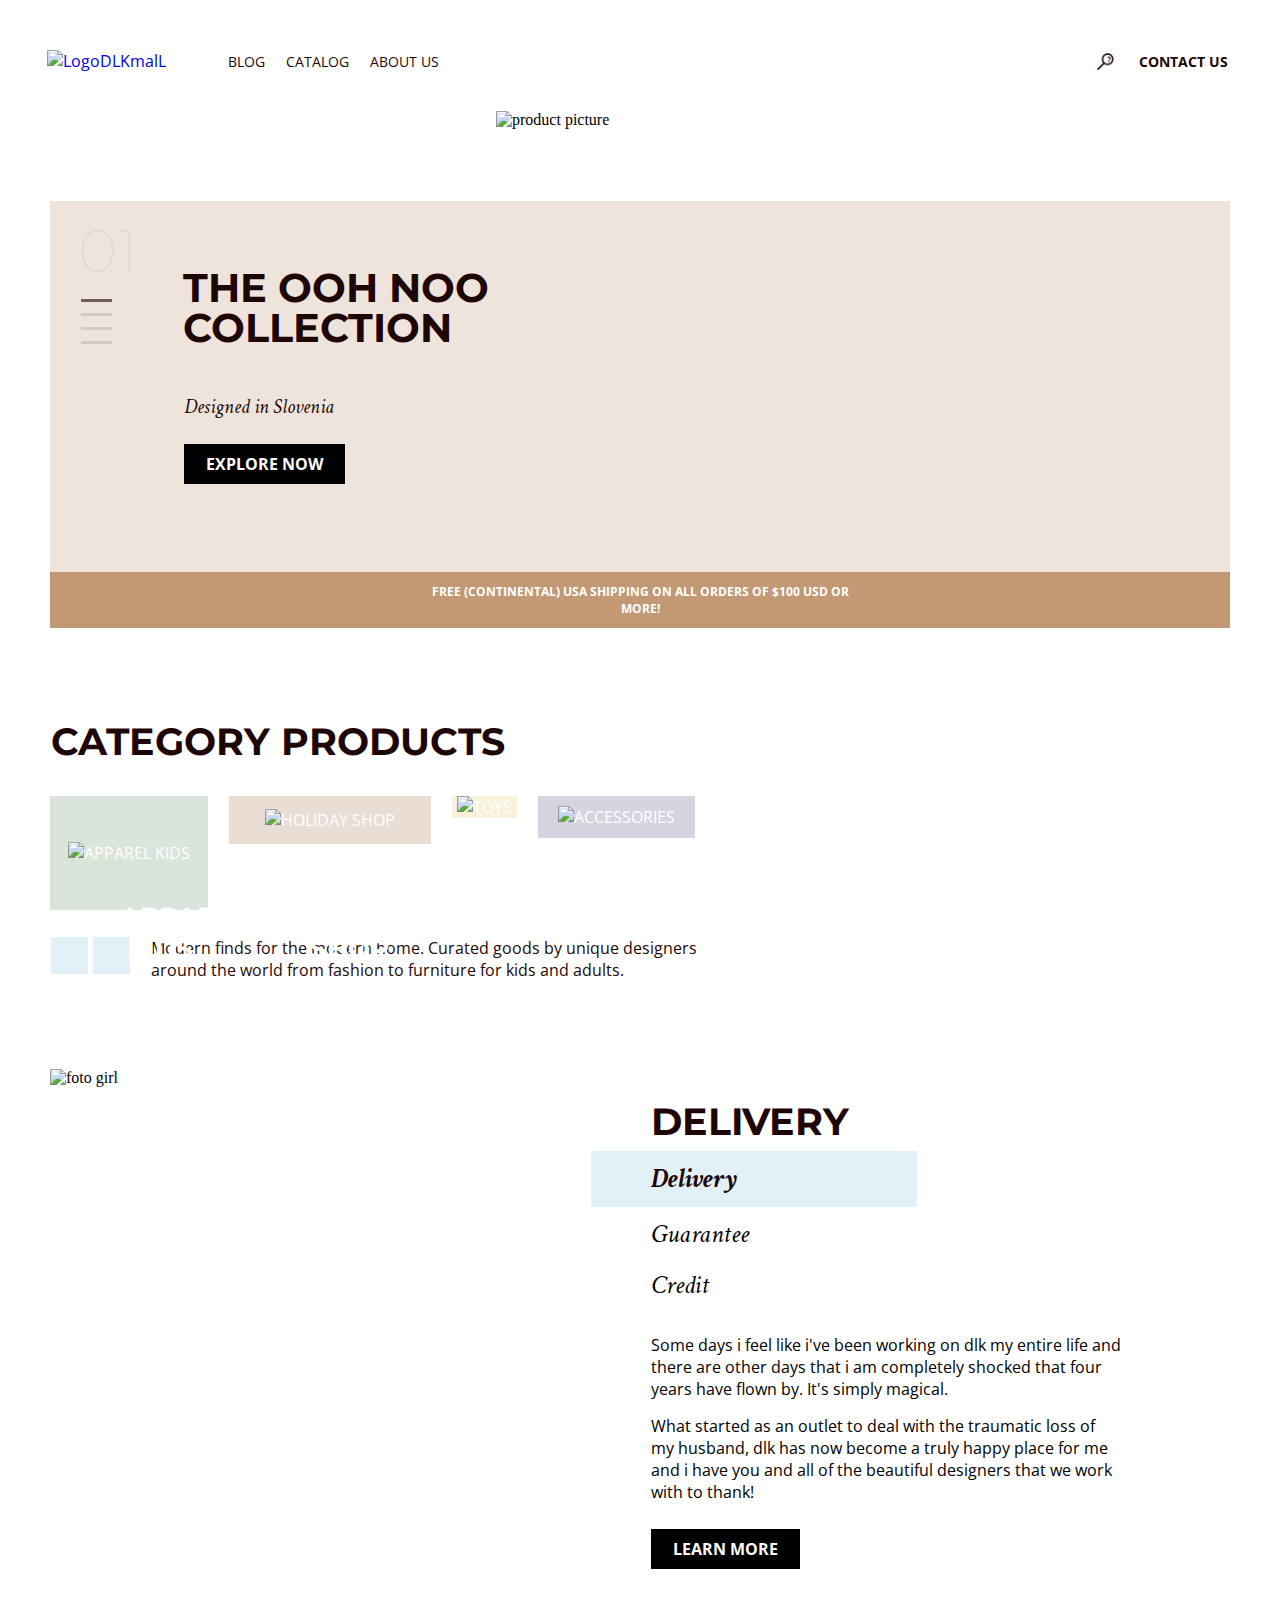
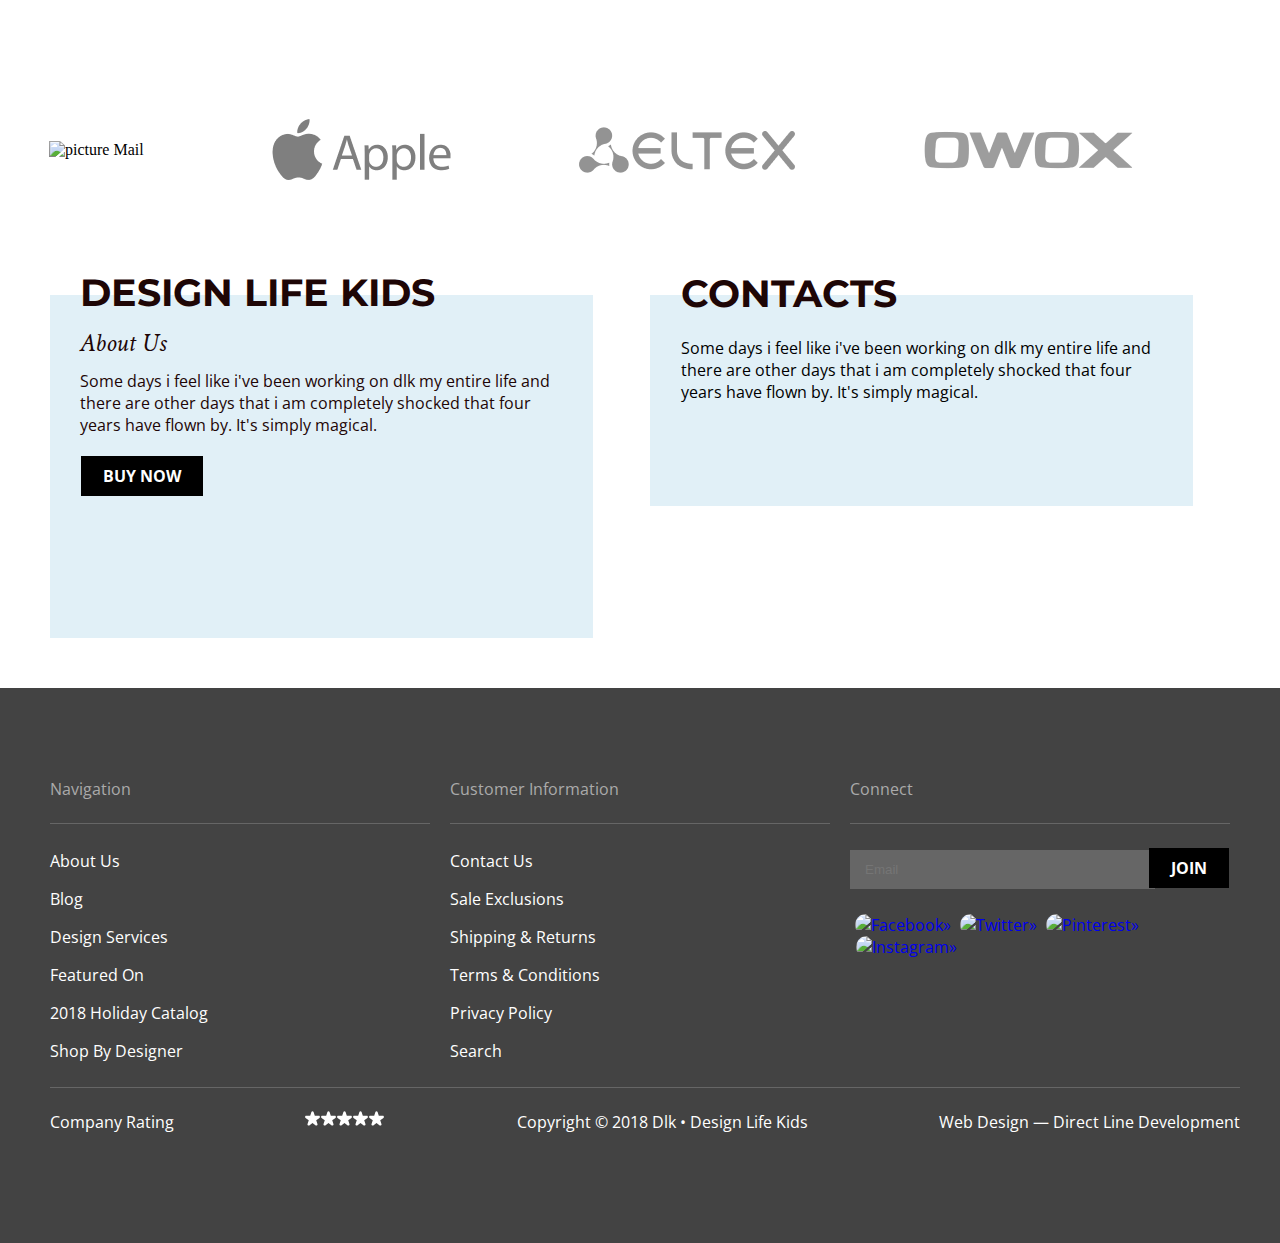
==== commit 574e4427: "modal" ====
--- a/index.html
+++ b/index.html
@@ -8,7 +8,6 @@
     <link rel="stylesheet" href="./styles/normalize.css">
     <link rel="stylesheet" href="./styles/common.css">
     <link rel="stylesheet" href="./styles/index.css">
-    <link rel="stylesheet" href="/styles/contact.css">
     <link rel="preconnect" href="https://fonts.googleapis.com">
     <link rel="preconnect" href="https://fonts.gstatic.com" crossorigin>
     <link href="https://fonts.googleapis.com/css2?family=Crimson+Text:ital,wght@1,400;1,700&family=Montserrat:wght@200;700&family=Open+Sans:wght@400;700&display=swap" rel="stylesheet">
@@ -52,7 +51,7 @@
                 <li class="banner-picture__item">
                     <img class="banner-picture__img" width="635" height="461" alt="product picture" src="./pictures/bunner.png">                    
                 </li>
-                <li class="banner-picture__item"><button class="banner__btn bt-text">Explore now</button></li>
+                <li class="banner-picture__item"><button class="banner__btn banner__btn_js bt-text">Explore now</button></li>
             </ul>
             <p class="shipping__text">Free (continental) USA shipping on all orders of $100 USD or more!</p>
         </section>
@@ -182,7 +181,8 @@
             </div>
         </section>
     </footer>
-    <div class="contact__container">
+    <div class="contact__container contact__container_js hidden">
+        <button class="contact__exit contact__exit_js "></button>
         <form class="contact__form" action="#" method="post">
             <div class="contact-name">
                 <label class="contact__lable" for="Name">Name</label>
@@ -206,5 +206,6 @@
             <label class="contact-agreement__lable" for="agreement">By clicking on the button, you consent to the processing of your personal data</label>
             <button class="contact__btn">Submit</button>
         </div>
+        <script src="./cod.js/modal.js"></script>
 </body>
 </html>
--- a/styles/index.css
+++ b/styles/index.css
@@ -456,6 +456,163 @@
 }
 
 .contact__container{
-    opacity: 0;
-}
-
+    display: flex;
+}
+
+.contact__form {
+    background-color: #E5EAF8;
+    max-width: 680px;
+    margin-left: 10px;
+    padding: 41px 40px 42px 40px;
+}
+
+.contact-name {
+    margin-bottom: 19px;
+}
+.contact__lable {
+    font-family: 'Open Sans';
+    font-weight: 400;
+    font-size: 14px;
+    line-height: 19px;
+    color: #1E0606;
+    display: flex;
+    flex-direction: column;
+    margin-bottom: 3px;
+}
+.contact__input {
+    font-family: 'Open Sans';
+    font-weight: 400;
+    font-size: 18px;
+    line-height: 25px;
+    color: #1E0606; 
+    width: 600px;
+    height: 50px;
+    padding: 5px 10px 5px 20px;
+    background-color: #fff;
+    margin-top: 2px;
+    border: 1px solid #00000033;
+    padding: 5px 10px 5px 20px;
+}
+
+.contact__input:hover,
+.contact__input:active{
+    background: #FFFFFF;
+    border: 1px solid #C29974;
+}
+
+.contact__input-form{
+    width: 290px;
+    height: 50px;
+    border: 1px solid #00000033;
+    padding: 5px 10px 5px 20px;
+}
+
+.contact__input-form:hover,
+.contact__input-form:active{
+    border: 1px solid #C29974;
+}
+
+.contact__lable-wrapper{
+    margin-bottom: 11px;
+}
+
+.contact-input {
+    display: flex;
+    flex-wrap: nowrap;
+    gap: 20px;
+    margin-bottom: 9px;
+}
+
+.contact__area{
+    border: 1px solid #00000033;
+    padding: 5px 10px 5px 20px;
+}
+
+.contact__area:hover,
+.contact__area:active{
+    border: 1px solid #C29974;
+}
+
+.contact-agreement__lable{
+    position: relative;
+    padding-left: 32px;
+    font-family: 'Open Sans';
+    font-weight: 400;
+    font-size: 14px;
+    line-height: 19px;
+    color: #1E0606;
+}
+
+.contact-agreement__lable::before,
+.contact-agreement__lable::after{
+    content: '';
+    position: absolute;
+    left: 0;
+    width: 19px;
+    height: 19px;
+}
+
+.contact__checkbox + .contact-agreement__lable::after{
+    background-image: url(../pictures/check.svg);
+}
+
+.contact__checkbox:checked + .contact-agreement__lable::before{
+    background-image: url(../pictures/aktivche.png);
+}
+
+.contact__btn {
+    font-family: 'Open Sans';
+    font-weight: 700;
+    font-size: 16px;
+    line-height: 22px;
+    align-items: center;
+    text-align: center;
+    text-transform: uppercase;
+    color: #FFFFFF;
+    padding: 9px 22px;
+    background-color: #000000;
+    margin-top: 18px;
+}
+
+.contact__container{
+    display: flex;
+    top: 0;
+    flex-direction: column;
+    gap: 20px;
+    position: absolute;
+    justify-content: center;
+    align-items: center;
+    width: 100%;
+    height: 100%;
+    background-color: #7d97dacc;
+    z-index: 1;
+}
+
+.hidden{
+    display: none;
+}
+
+.contact__exit{
+    padding: 0;
+    background-color: transparent;
+    border: none;
+    outline: none;
+    -webkit-tap-highlight-color: transparent;
+    box-shadow: none;
+    width: 15px;
+    height: 15px;
+    background-image: url(../pictures/exit.svg);
+    background-repeat: no-repeat;
+    
+}
+
+.contact__exit:hover{
+    background-color: transparent;
+    background-image: url(../pictures/exitHover.svg);
+    background-repeat: no-repeat;
+}
+
+.contact__exit:active{
+    background-image: url(../pictures/exitactive.svg);
+    background-repeat: no-repeat;
+}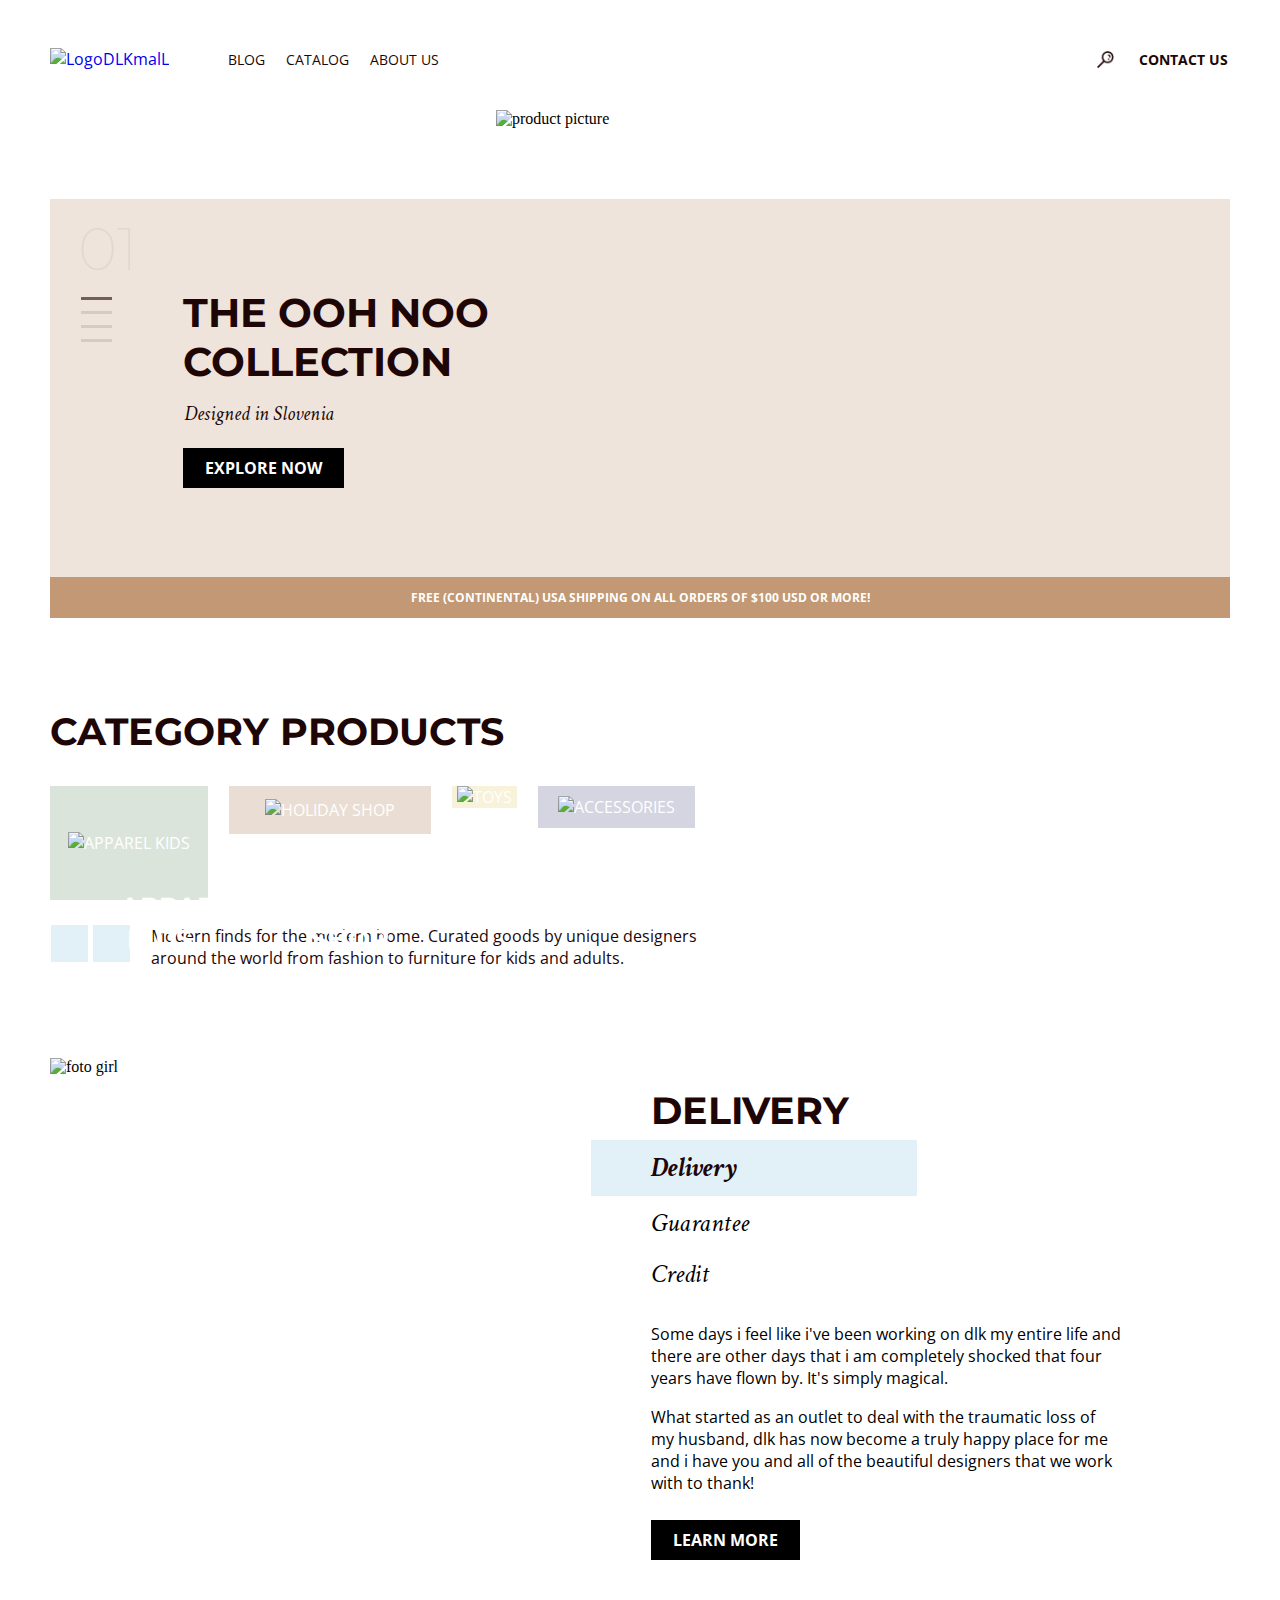
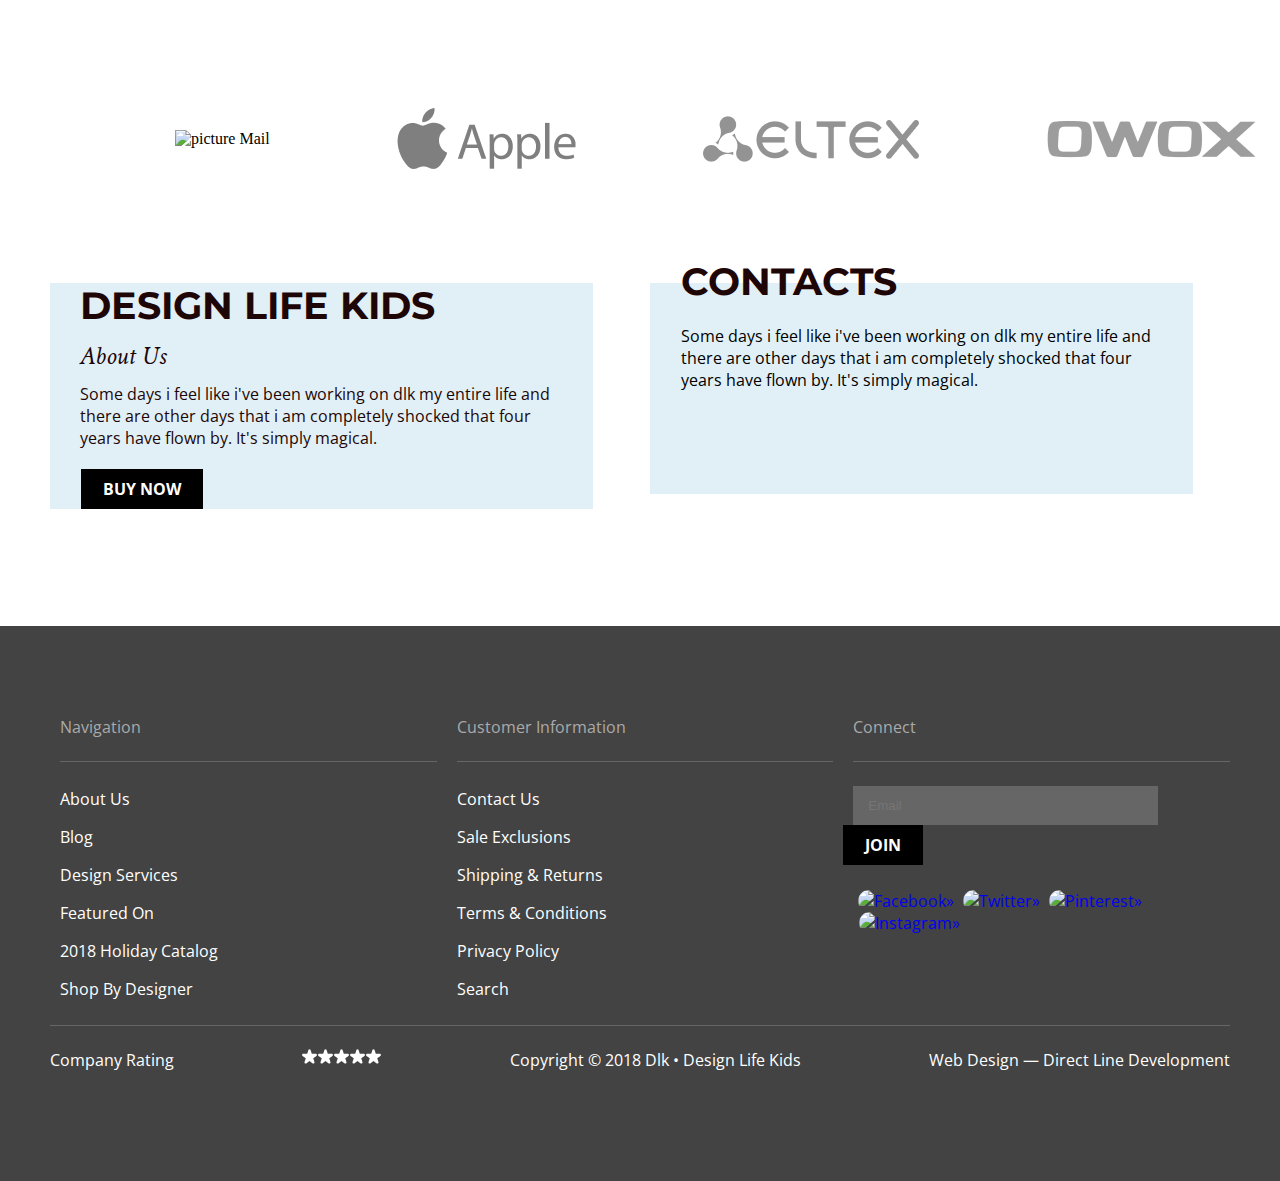
==== commit 27416139: "контейнер не работает" ====
--- a/index.html
+++ b/index.html
@@ -112,20 +112,19 @@
                 </li>
             </ul>
         </div>
-        <section class="about container">
-            <ul class="about-list">
-                <li class="about__item"><h2 class="about-title">Design Life Kids</h2></li>
-                <li class="about__item about-text">About Us</li>
-                <li class="about__item"><p class="about-excerpt">Some days i feel like i've been working on dlk my entire life and there are other days that i am completely shocked that four years have flown by. It's simply magical.</p></li>
-                <li class="about__item"><button class="about-btn__itme">buy now</button></li>
-            </ul>
-            <ul class="about-contacts__list">
-                <li class="about-contacts__item"><h2 class="about__title">Contacts</h2></li>
-                <li class="about-contacts-text">Some days i feel like i've been working on dlk my entire life and there are other days that i am completely shocked that four years have flown by. It's simply magical.</li>
-                <li class="about-map"><iframe class="about__map" src="https://www.google.com/maps/embed?pb=!1m18!1m12!1m3!1d2372.537043862174!2d49.2888075422212!3d53.51246498697054!2m3!1f0!2f0!3f0!3m2!1i1024!2i768!4f13.1!3m3!1m2!1s0x416879a82611632d%3A0xb18d94ffcf91e387!2sDL%20Academy!5e0!3m2!1sru!2sru!4v1685726583103!5m2!1sru!2sru" width="483" height="196" style="border:0;" allowfullscreen="" loading="lazy" referrerpolicy="no-referrer-when-downgrade"></iframe>
-                </li>                
-            </ul>
-        </section>
+        <div class="container two__column">
+            <section class="about">
+                <h2 class="about-title">Design Life Kids</h2>
+                <p class="about-text">About Us</p>
+                <p class="about-excerpt">Some days i feel like i've been working on dlk my entire life and there are other days that i am completely shocked that four years have flown by. It's simply magical.</p>
+                <button class="about-btn__itme">buy now</button>
+            </section>
+            <article class="about-contacts__list">
+                <h2 class="about__title">Contacts</h2>
+                <p class="about-contacts-text">Some days i feel like i've been working on dlk my entire life and there are other days that i am completely shocked that four years have flown by. It's simply magical.</p>
+                <iframe class="about__map" src="https://www.google.com/maps/embed?pb=!1m18!1m12!1m3!1d2372.537043862174!2d49.2888075422212!3d53.51246498697054!2m3!1f0!2f0!3f0!3m2!1i1024!2i768!4f13.1!3m3!1m2!1s0x416879a82611632d%3A0xb18d94ffcf91e387!2sDL%20Academy!5e0!3m2!1sru!2sru!4v1685726583103!5m2!1sru!2sru" width="483" height="196" style="border:0;" allowfullscreen="" loading="lazy" referrerpolicy="no-referrer-when-downgrade"></iframe>              
+            </article>
+        </div>
     </main>
     <footer>
         <section class="footer">
@@ -155,7 +154,6 @@
                     <label class="footer__lable" for="Email"></label>
                     <input class="footer__form" type="email" id="Email" placeholder="Email">
                     <button class="footer__btn">Join</button>
-                    </form>
                 </li>
                 <li class="footer-social__item"><a class="footer-social__link-fb" href="#"><img class="footer-social__img" src="../pictures/Facebook.svg" alt="Facebook»"></a></li>
                 <li class="footer-social__item"><a class="footer-social__link-tw" href="#"><img class="footer-social__img" src="../pictures/twitter.svg" alt="Twitter»"></a></li>
@@ -194,8 +192,8 @@
                     <input class="contact__input-form" type="tel" id="Phone">
                 </div>
                 <div class="contact__lable-wrapper">
-                    <label class="contact__lable" for="Email">Email</label>
-                    <input class="contact__input-form" type="email" id="Email">
+                    <label class="contact__lable" for="Email-footer">Email</label>
+                    <input class="contact__input-form" type="email" id="Email-footer">
                 </div>
             </div>
             <div class="contact__lable-wrapper">
@@ -205,7 +203,8 @@
             <input class="contact__checkbox visualli__hidden" type="checkbox" id="agreement">
             <label class="contact-agreement__lable" for="agreement">By clicking on the button, you consent to the processing of your personal data</label>
             <button class="contact__btn">Submit</button>
-        </div>
+        </form>
+    </div>
         <script src="./cod.js/modal.js"></script>
 </body>
 </html>
--- a/styles/common.css
+++ b/styles/common.css
@@ -40,18 +40,16 @@
 }
 
 .container{
-    max-width: 1200px;
-    margin: 50px auto;
+    max-width: 1180px;
+    margin: auto;
 }
 
 header {
     display: flex;
     align-items: center;
-}
-
-.header__logo{
-    margin-left: 7px;
-}
+    padding-top: 48px;
+}
+
 
 .header__logo:hover{
     opacity: 0.5;
@@ -68,7 +66,7 @@
 
 .header__nav-list {
     display: flex;
-    margin: auto 62px;
+    margin: auto 59px;
     align-items: center;
 }
 
@@ -93,7 +91,7 @@
 .header-search__list{
     display: flex;
     justify-content: end;
-    margin-right: 12px;
+    margin-right: 2px;
 } 
 
 .header-search__item{
@@ -253,7 +251,6 @@
     display: flex;
     justify-content: space-between;
     gap: 99px;
-    margin-left: 10px;
     margin-top: -32px;
     border-top: 1px solid #666666;
     padding-top: 23px;
@@ -362,7 +359,6 @@
 
 .breadcrumps-list{
     display: flex;
-    margin-left: 10px;
     gap: 21px;
     margin-bottom: 50px;
 }
@@ -403,7 +399,6 @@
     border: 0; 
     outline: none; 
     background-color: transparent;
-    margin-left: 10px;
     margin-right: 10px;
 }
 
--- a/styles/index.css
+++ b/styles/index.css
@@ -1,23 +1,17 @@
 .banner{
     position: relative;
+    width: 1180px;
+    background: #EEE4DB;
 } 
 
 .banner-title{
-    position: absolute;
-    width: 307px;
-    height: 88px;
-    left: 143px;
-    top: 67px;
-    line-height: 100%;
+    margin: -85px 0 0px 133px;
+    max-width: 48%;
 }
 
 .banner-nav__list {
     margin-top: 129px;
-    margin-left: 10px;
-    width: 1180px;
-    height: 371px;
     padding: 20px 0px;
-    background: #EEE4DB;
 }
 
 .banner-nav{
@@ -57,9 +51,7 @@
 }
 
 .banner-text{
-    position: absolute;
-    left: 144px;
-    top: 196px;
+    margin: 18px 0px 24px 134px;
     font-family: 'Crimson Text', Arial, sans-serif;
     font-style: italic;
     font-weight: 400;
@@ -70,32 +62,22 @@
 
 .banner-picture__img {
     position: absolute;
-    left: 456px;
-    top: -90px;
+    left: 446px;
+    top: -89px;
     z-index: 1;
 }
 
 .banner__btn{
-    position: absolute;
-    width: 161px;
-    height: 40px;
-    left: 144px;
-    top: 243px;
-    display: flex;
-    align-items: center;
+    margin: 0px 0px 89px 133px;
+    padding: 9px 22px;
     background: #000000;
     font-family: 'Open Sans', Arial, sans-serif;
     font-style: normal;
-    font-weight: 700;
-    font-size: 16px;
-    line-height: 22px;
-    color: #FFFFFF;
-}
-
-.bt-text{
-    align-items: center;
-    justify-content: center;
-    text-transform: uppercase;
+    text-transform: uppercase;
+    font-weight: 700;
+    font-size: 16px;
+    line-height: 22px;
+    color: #FFFFFF;
 }
 
 .shipping__text{
@@ -106,22 +88,21 @@
     color: #FFFFFF;
     background: #C29974;
     text-align: center;
-    padding: 11px 364px;
-    text-transform: uppercase;
-    margin-left: 10px;
+    padding: 12px;
+    text-transform: uppercase;
+
 }
 
 .category__title{
     font-size: 38px;
     line-height: 100%;
-    margin: 95px 11px 35px;
+    margin: 95px 0px 35px;
     max-width: 100%;
 }
 
 .category__list{
     display: flex;
-    margin-left: 10px;
-    margin-bottom: 27px;
+    margin-bottom: 25px;
     gap: 21px;
 }
 
@@ -196,12 +177,12 @@
 
 .nav__info{
     display: flex;
+    margin-left: -5px;
+    margin-bottom: 89px;
+}
+
+.category-control-left{
     margin-left: 6px;
-    margin-bottom: 88px;
-}
-
-.category-control-left{
-    margin-left: 5px;
     width: 37px;
     height: 37px;
     background-image: url(/pictures/left.svg);
@@ -262,12 +243,8 @@
 
 .delivery{
     display: flex;
-    margin-left: 10;
     gap: 60px;
-}
-
-.delivery__img{
-    margin-left: 10px;
+    margin-bottom: 50px;
 }
 
 .delivery-title{
@@ -322,16 +299,12 @@
     font-weight: 400;
     font-size: 16px;
     line-height: 22px;
-    max-width: 72%;
-    margin: 15px 0px 15px 61px;
+    max-width: 73%;
+    margin: 17px 0px 9px 61px;
 }
 
 .learn{
     margin: 35px 0px 0px 61px;
-}
-
-.partners__list{
-    margin: 41px 0px 0px 9px;
 }
 
 .delivery-btn{
@@ -359,27 +332,32 @@
 
 .partners{
     display: flex;
-    gap: 119px;
-    margin-bottom: 40px;
+    margin-left: 83px;
+    gap: 118px;
+    margin-bottom: 57px;
 }
 
 .partners__list{
+    margin: 41px 0px 0px 9px;
     display: flex;
     align-items: center;
-    margin-bottom: 25px;
+}
+
+.two__column{
+    display: flex;
+    gap: 57px;
 }
 
 .about{
-    display: flex;
-    gap: 57px;
-}
-
-.about-list{
-    margin-left: 10px;
+    max-height: fit-content;
     background: #E1F0F7;
     max-width: 543px;
 }
 
+.about-contacts__list{
+    max-height: fit-content;
+}
+
 .about-title{
     font-family: 'Montserrat', Arial, sans-serif;
     font-weight: 700;
@@ -388,7 +366,6 @@
     text-transform: uppercase;
     color: #1E0606;
     margin-left: 30px;
-    margin-top: -25px;
 }
 
 .about-text{
@@ -402,7 +379,6 @@
 }
 
 .about-excerpt{
-    display: flex;
     font-family: 'Open Sans', Arial, sans-serif;
     font-weight: 400;
     font-size: 16px;
@@ -416,13 +392,8 @@
     font-weight: 700;
     font-size: 16px;
     line-height: 22px;
-    align-items: center;
-    text-align: center;
-    text-transform: uppercase;
-    color: #FFFFFF;
-    display: flex;
-    flex-direction: row;
-    align-items: center;
+    text-transform: uppercase;
+    color: #FFFFFF;
     padding: 9px 22px;
     background: #000000;
     margin: 7px 0px 0px 31px;
@@ -455,14 +426,10 @@
     margin-left: 33px;
 }
 
-.contact__container{
-    display: flex;
-}
 
 .contact__form {
     background-color: #E5EAF8;
     max-width: 680px;
-    margin-left: 10px;
     padding: 41px 40px 42px 40px;
 }
 
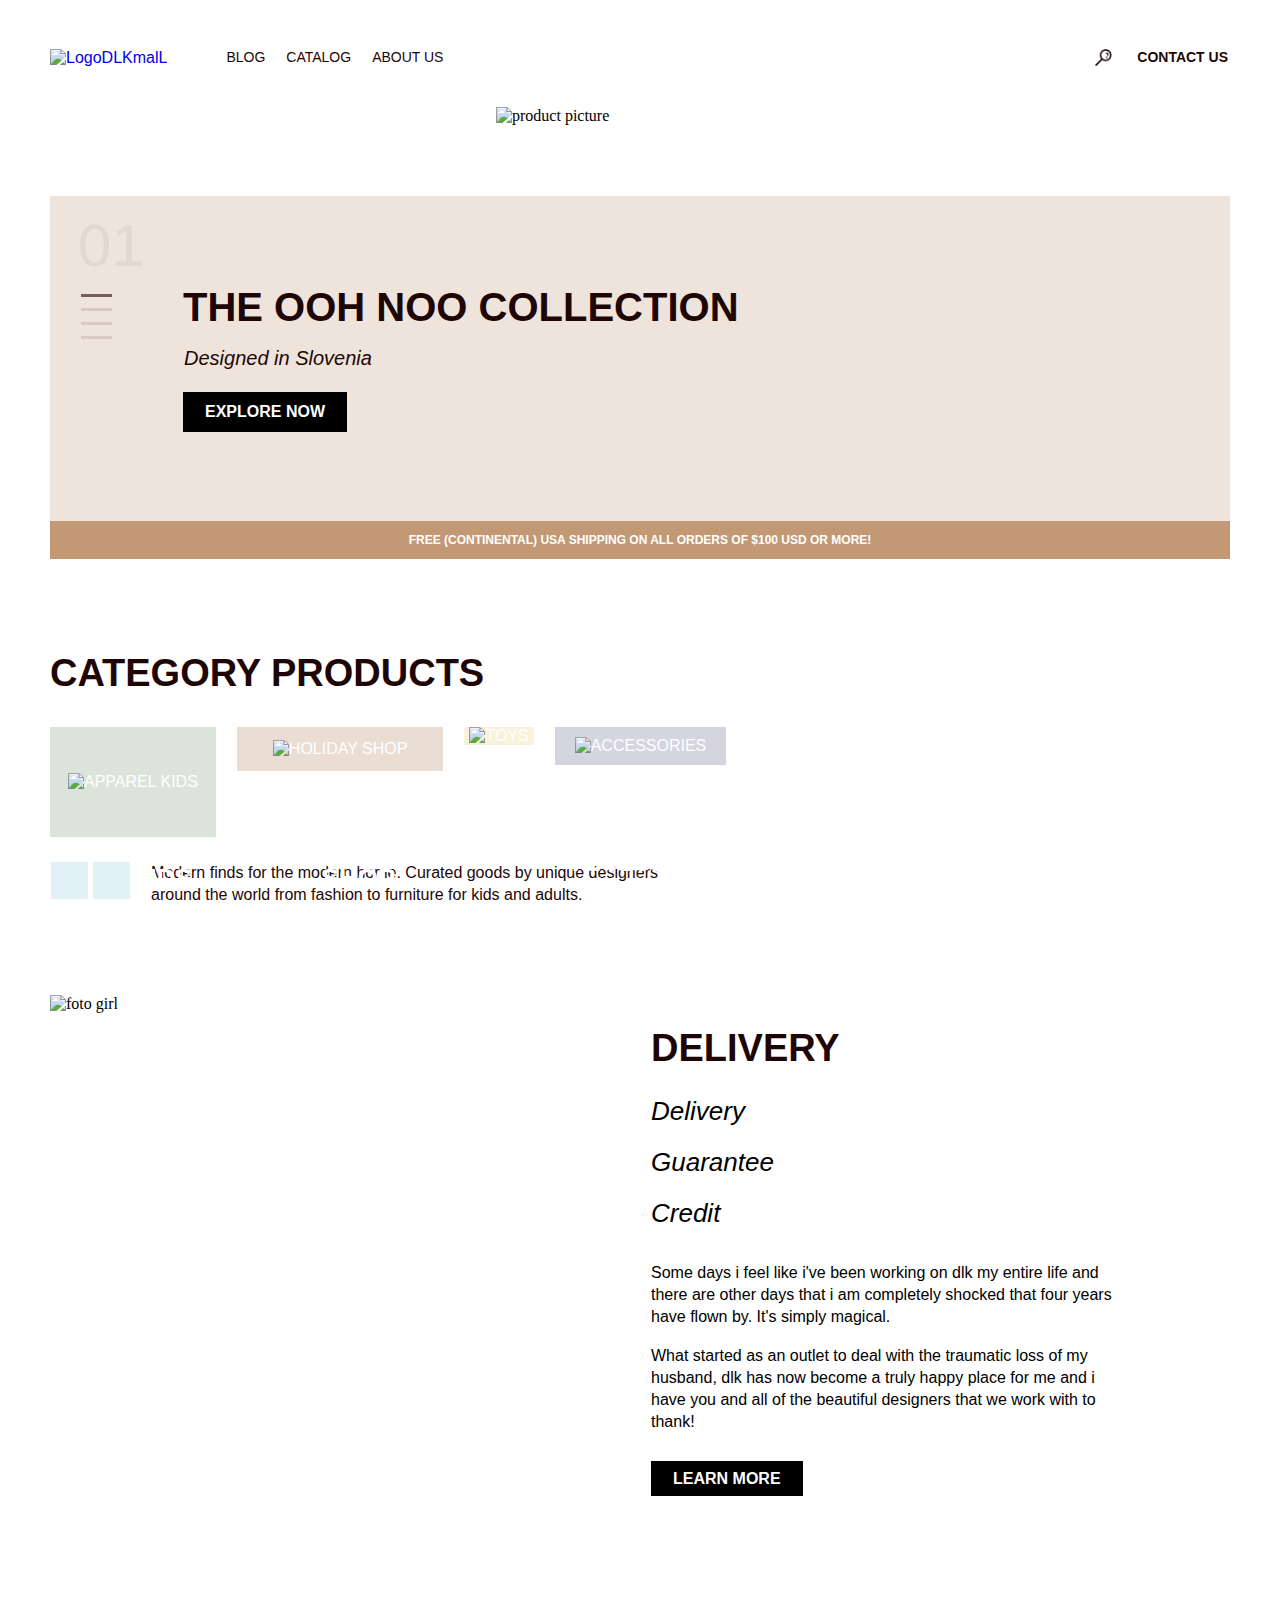
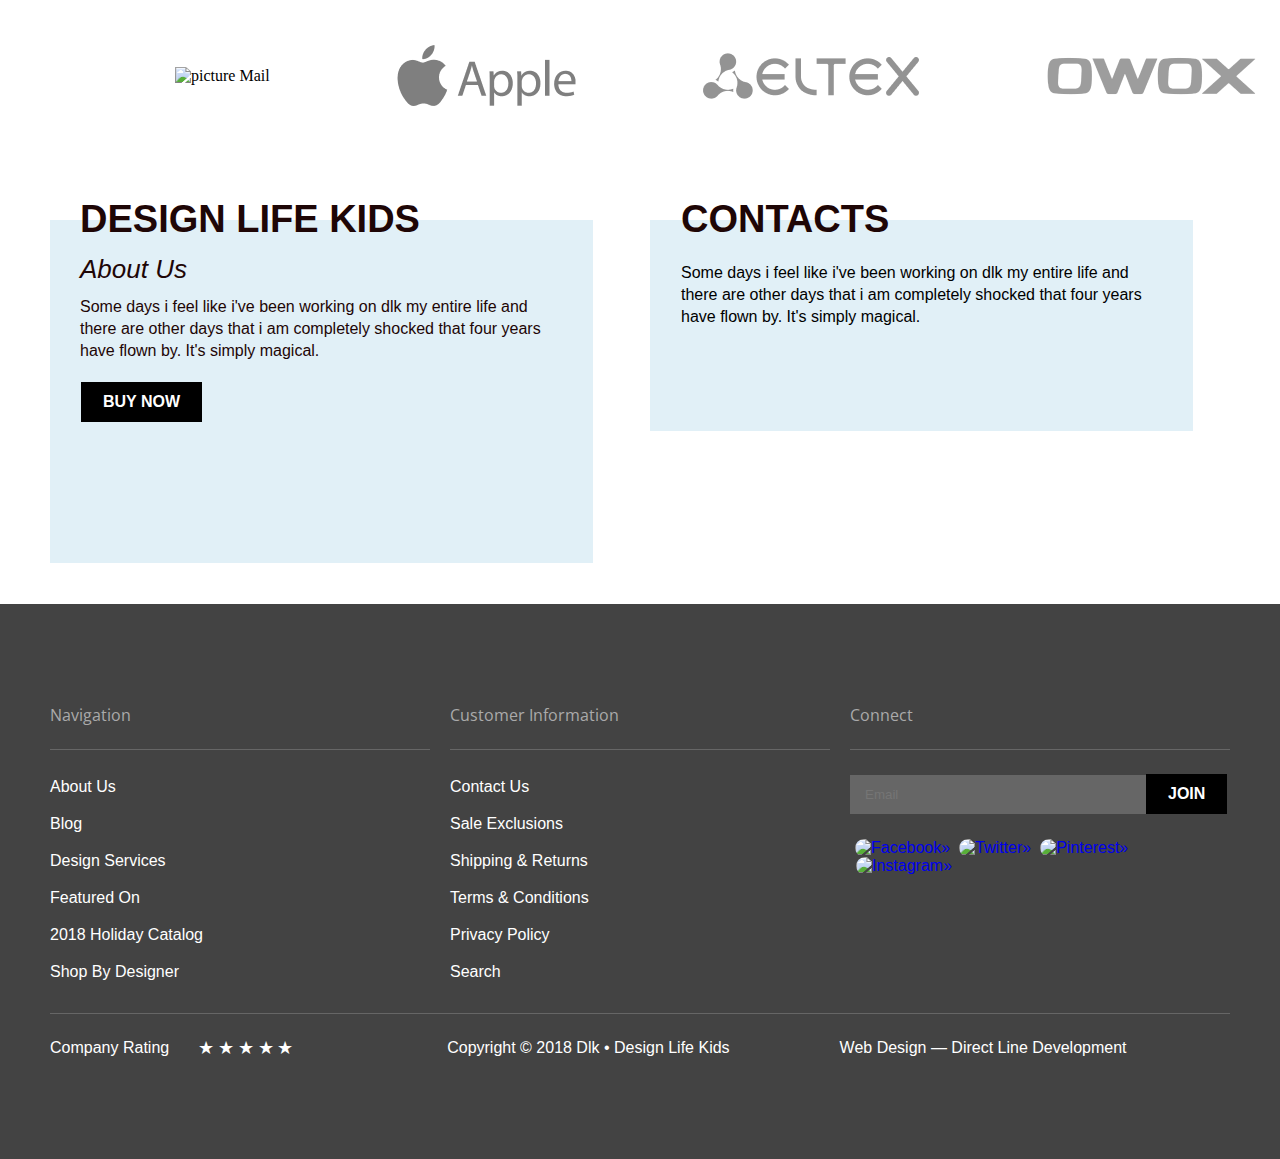
==== commit 93b384e0: "почти" ====
--- a/index.html
+++ b/index.html
@@ -24,7 +24,7 @@
                 <li class="header-nav__item">
                     <a class="header-nav__link" href="./pages/catalog.html">Catalog</a></li>
                 <li class="header-nav__item">
-                    <a class="header-nav__link" href="./pages/contact.html">About us</a></li>
+                    <a class="header-nav__link" href="#">About us</a></li>
             </ul>
         </nav>
             <uL class="header-search__list">
@@ -140,7 +140,7 @@
                 <li class="footer__item"><a class="footer__link" href="#">Shop By Designer</a></li>
             </ul>
             <ul class="footer__list">
-                <li class="footer-title"><p class="footer-text">Customer Information</p> </li>
+                <li class="footer-title"><p class="footer-text">Customer information</p> </li>
                 <li class="footer__item"><a class="footer__link" href="#">Contact Us</a></li>
                 <li class="footer__item"><a class="footer__link" href="#">Sale Exclusions</a></li>
                 <li class="footer__item"><a class="footer__link" href="#">Shipping & Returns</a></li> 
@@ -162,20 +162,28 @@
             </ul>
             </div>
             <div class="footer__end container">
-            <ul class="footer__end-iformation">
-                <li class="footer__end-text"> Company Rating</li> 
-                <li class="footer__end-stars"><fieldset class="information__raiting">
-                    <legend class="hidden__header">Rating</legend>
-                        <input class="raiting__stars width" type="radio" name="raiting stars" value="1" aria-label="terrible">
-                        <input class="raiting__stars width" type="radio" name="raiting stars" value="2" aria-label="tolerably">
-                        <input class="raiting__stars width" type="radio" name="raiting stars" value="3" aria-label="normal">
-                        <input class="raiting__stars width" type="radio" name="raiting stars" value="4" aria-label="fine">
-                        <input class="raiting__stars width" type="radio" name="raiting stars" value="5" aria-label="great">
-                    </fieldset>
-                </li>
-                <li class="footer__end-text">Copyright © 2018 Dlk • Design Life Kids</li>
-                <li class="footer__end-text">Web Design — Direct Line Development</li>
-            </ul>
+            <div class="footer__end-iformation">
+                <div class="footer__end-stars-contaner">
+                    <p class="footer__end-text"> Company Rating</p> 
+                    <div class="footer__end-stars">
+                        <div class="footer-stars__items" >
+                            <input class="raiting__stars" id="raiting-stars__1" type="radio" name="raiting stars" value="5" aria-label="terrible">
+                            <label class="raiting-stars__lable" for="raiting-stars__1"></label>
+                            <input class="raiting__stars" id="raiting-stars__2" type="radio" name="raiting stars" value="4" aria-label="tolerably">
+                            <label class="raiting-stars__lable" for="raiting-stars__2"></label>
+                            <input class="raiting__stars" id="raiting-stars__3" type="radio" name="raiting stars" value="3" aria-label="normal">
+                            <label class="raiting-stars__lable" for="raiting-stars__3"></label>
+                            <input class="raiting__stars" id="raiting-stars__4" type="radio" name="raiting stars" value="2" aria-label="fine">
+                            <label class="raiting-stars__lable" for="raiting-stars__4"></label>
+                            <input class="raiting__stars" id="raiting-stars__5" type="radio" name="raiting stars" value="1" aria-label="great">
+                            <label class="raiting-stars__lable" for="raiting-stars__5"></label>
+                        </div>
+                    </div>    
+                </div>
+                <div class="footer__end-text__contanier">
+                    <p class="footer__end-text">Copyright © 2018 Dlk • Design Life Kids</p>
+                    <a class="footer__end-item" href="#">Web Design — Direct Line Development</a>
+                </div>
             </div>
         </section>
     </footer>
@@ -184,7 +192,7 @@
         <form class="contact__form" action="#" method="post">
             <div class="contact-name">
                 <label class="contact__lable" for="Name">Name</label>
-                <input class="contact__input" type="text" id="Name" placeholder="Ivan Ivanov">
+                <input class="contact__input" type="text" id="Name">
             </div>
             <div class="contact-input">
                 <div class="contact__lable-wrapper">
@@ -202,7 +210,7 @@
             </div>
             <input class="contact__checkbox visualli__hidden" type="checkbox" id="agreement">
             <label class="contact-agreement__lable" for="agreement">By clicking on the button, you consent to the processing of your personal data</label>
-            <button class="contact__btn">Submit</button>
+            <button class="contact__btn" disabled>Submit</button>
         </form>
     </div>
         <script src="./cod.js/modal.js"></script>
--- a/styles/common.css
+++ b/styles/common.css
@@ -1,4 +1,85 @@
 /* Общие стили*/
+@font-face {
+    font-family: 'crimson_textbold';
+    src: url('../fonts/CrimsonText-BoldItalic.woff2') format('woff2'),
+        url('../fonts/CrimsonText-BoldItalic.woff') format('woff');
+    font-weight: normal;
+    font-style: normal;
+    font-display: swap;
+}
+
+@font-face {
+    font-family: 'crimson_textregular';
+    src: url('../fonts/CrimsonText-Italic.woff2') format('woff2'),
+        url('../fonts/CrimsonText-Italic.woff') format('woff');
+    font-weight: normal;
+    font-style: normal;
+    font-display: swap;
+}
+
+@font-face {
+    font-family: 'Montserrat-Bold';
+    src: url('../fonts/Montserrat-Bold.woff2') format('woff2'),
+        url('../fonts/Montserrat-Bold.woff') format('woff');
+    font-weight: normal;
+    font-style: normal;
+    font-display: swap;
+}
+
+@font-face {
+    font-family: 'Montserrat-ExtraLight';
+    src: url('../fonts/Montserrat-ExtraLight.woff2') format('woff2'),
+        url('../fonts/Montserrat-ExtraLight.woff') format('woff');
+    font-weight: normal;
+    font-style: normal;
+    font-display: swap;
+}
+
+@font-face {
+    font-family: 'Montserrat-Light';
+    src: url('../fonts/Montserrat-Light.woff2') format('woff2'),
+        url('../fonts/Montserrat-Light.woff') format('woff');
+    font-weight: normal;
+    font-style: normal;
+    font-display: swap;
+}
+
+@font-face {
+    font-family: 'Montserrat-SemiBold';
+    src: url('../fonts/Montserrat-SemiBold.woff2') format('woff2'),
+        url('../fonts/Montserrat-SemiBold.woff') format('woff');
+    font-weight: normal;
+    font-style: normal;
+    font-display: swap;
+}
+
+@font-face {
+    font-family: 'OpenSans-Boldt';
+    src: url('../fonts/OpenSans-Bold.woff2') format('woff2'),
+        url('../fonts/OpenSans-Bold.woff') format('woff');
+    font-weight: normal;
+    font-style: normal;
+    font-display: swap;
+}
+
+@font-face {
+    font-family: 'OpenSans-Regular';
+    src: url('../fonts/OpenSans-Regular.woff2') format('woff2'),
+        url('../fonts/OpenSans-Regular.woff') format('woff');
+    font-weight: normal;
+    font-style: normal;
+    font-display: swap;
+}
+
+@font-face {
+    font-family: 'Roboto-Regular';
+    src: url('../fonts/Roboto-Regular.woff2') format('woff2'),
+        url('../fonts/Roboto-Regular.woff') format('woff');
+    font-weight: normal;
+    font-style: normal;
+    font-display: swap;
+}
+
 * {
     margin: 0;
     padding: 0;
@@ -16,8 +97,7 @@
 }
 
 h1, h2 {
-    font-family: 'Montserrat', Arial, sans-serif;;
-    font-weight: 700;
+    font-family: 'Montserrat-Bold', Arial, sans-serif;
     font-size: 40px;
     text-transform: uppercase;
     color: #1E0606;
@@ -25,25 +105,29 @@
 
 a {
     text-decoration: none;
-    font-family: 'Open Sans', Arial, sans-serif;
+    font-family: 'OpenSans-Regular', Arial, sans-serif;
 }
 
 button,
-button:hover{
+button:hover {
     border: none;
     cursor: pointer;
 
 }
 
-button:hover{
+button:hover {
     background: #C29974;
 }
 
-.container{
+.container {
     max-width: 1180px;
     margin: auto;
 }
 
+textarea {
+    resize: none;
+}
+
 header {
     display: flex;
     align-items: center;
@@ -51,11 +135,11 @@
 }
 
 
-.header__logo:hover{
+.header__logo:hover {
     opacity: 0.5;
 }
 
-.header__logo:active{
+.header__logo:active {
     opacity: 0.2;
 }
 
@@ -70,7 +154,7 @@
     align-items: center;
 }
 
-.header-nav__item{
+.header-nav__item {
     display: flex;
     align-items: center;
     text-transform: uppercase;
@@ -80,23 +164,16 @@
     margin-right: 21px;
 }
 
-.header-search__item:hover{
-    opacity: 0.5;
-}
-
-.header-search__item:active{
-    opacity: 0.2;
-}
-
-.header-search__list{
+.header-search__list {
     display: flex;
     justify-content: end;
     margin-right: 2px;
 } 
 
-.header-search__item{
+.header-search__item {
+    font-family: 'OpenSans-Bolb', Arial, sans-serif;
+    font-weight: 700;
     background-color: #FFFFFF;
-    font-weight: 700;
     font-size: 14px;
     line-height: 19px;
     display: flex;
@@ -109,8 +186,16 @@
     margin-right: 25px;
 }
 
+.header-search__item:hover {
+    opacity: 0.5;
+}
+
+.header-search__item:active {
+    opacity: 0.2;
+}
+
 .header-nav__link {
-    font-family: 'Open Sans', Arial, sans-serif;
+    font-family: 'OpenSans-Regular', Arial, sans-serif;
     font-weight: 400;
     font-size: 14px;    
     line-height: 19px;
@@ -120,11 +205,11 @@
     color: #1E0606;
 }
 
-.header-nav__link:hover{
+.header-nav__link:hover {
     color: #1e060683;
 }
 
-.header-nav__link:active{
+.header-nav__link:active {
     color: #1e06061f;
 }
 
@@ -135,27 +220,32 @@
     background-color: #434343;
 }
 
-.footer-block{
-    display: flex;
-    text-transform: capitalize;
+.hidden__header {
+    opacity: 0;
+    display: none;
+
+}
+
+.footer-block {
+    display: flex;
+    color: #AAAAAA;
+    padding-top: 100px;
+    margin-bottom: 53px;
+    gap: 20px;
+}
+
+.footer__list {
+    width: 380px;
+}
+
+.footer-text {
     font-family: 'Open Sans', Arial, sans-serif;
     font-size: 16px;
     line-height: 22px;
-    color: #AAAAAA;
-    padding-top: 90px;
-    padding-left: 10px;
-    margin-bottom: 47px;
-    gap: 20px;
-}
-
-.footer__list{
-    width: 380px;
-}
-
-.footer-text{
     border-bottom: 1px solid #666666;
     margin-bottom: 20px;
     padding-bottom: 23px;
+    text-transform: capitalize;
 }
 
 .footer-end {
@@ -165,23 +255,21 @@
 
 .footer__link {
     display: flex;
-    padding: 6px 0px 10px 0px;
+    padding: 6px 0px 9px 0px;
     text-transform: capitalize;
     color: #ffffff;
-    font-family: 'Open Sans', Arial, sans-serif;
-    font-style: normal;
+    font-family: 'OpenSans-Regular', Arial, sans-serif;
     font-weight: 400;
     font-size: 16px;
     line-height: 22px;
 }
 
-.footer__link:hover{
+.footer__link:hover {
     opacity: 0.5;
 }
 
 .header-search__btn {
-    font-family: 'Open Sans', Arial, sans-serif;
-    font-style: normal;
+    font-family: 'OpenSans-Boldt', Arial, sans-serif;
     font-weight: 700;
     font-size: 14px;
     line-height: 19px;
@@ -191,17 +279,17 @@
     color: #1E0606;
 }
 
-.footer__form{
+.footer__form {
     background: #666666;
     border: none;
     outline: 0;
     outline-offset: 0;
-    width: 305px;
+    width: 302px;
     height: 39px;
 }
 
-.footer__btn{
-    font-family: 'Open Sans';
+.footer__btn {
+    font-family: 'OpenSans-Bolb', Arial, sans-serif;
     font-weight: 700;
     font-size: 16px;
     line-height: 22px;
@@ -212,17 +300,17 @@
     margin-left: -10px;
 }
 
-.footer__input{
+.footer__input {
     margin-top: 24px;
     margin-bottom: 25px;
 }
 
-.footer__form{
+.footer__form {
     padding: 9px 15px;
 }
 
-.footer__lable{
-    font-family: 'Open Sans';   
+.footer__lable {
+    font-family: 'OpenSans-Regular', Arial, sans-serif;
     font-weight: 400;
     font-size: 16px;
     line-height: 22px;
@@ -234,30 +322,36 @@
     margin-left: 6px;
 }
 
-.footer-social__item:not(:last-child){
+.footer-social__item:not(:last-child) {
     margin-left: 5px;
 }
 
-.footer-social__img{
+.footer-social__img {
     border-radius: 15px;
     background-repeat: no-repeat;
 }
 
-.footer__end{
-    margin-top: 0px;
-}
-
-.footer__end-iformation{
-    display: flex;
-    justify-content: space-between;
-    gap: 99px;
+.footer__end-iformation {
+    display: flex;
     margin-top: -32px;
     border-top: 1px solid #666666;
     padding-top: 23px;
 }
 
-.footer__end-text{
-    font-family: 'Open Sans', Arial, sans-serif;
+.footer__end-text__contanier {
+    display: flex;
+    margin-left: 150px;
+    gap: 110px;
+}
+
+.footer__end-stars-contaner {
+    display: flex;
+    gap: 27px;
+}
+
+.footer__end-text,
+.footer__end-item {
+    font-family: 'OpenSans-Regular', Arial, sans-serif;
     font-weight: 400;
     font-size: 16px;
     line-height: 22px;
@@ -266,82 +360,66 @@
     color: #FFFFFF;
 }
 
-
-.footer__end-stars{
+.footer__end-item:hover {
+    text-decoration: underline;
+}
+
+.footer__end-stars {
     position: relative;
-    width: 5em;
-    height: 1em;
-    background-image: url(../pictures/star.svg);
-    background-size: 1em auto;
-    background-repeat: repeat-x;
-}
-
-.information__raiting{
-    display: flex;
-    gap: 2px;
-}
-.raiting__stars{
+    font-size: 18px;
+    display:inline-block;
+    margin-left: 2px;
+    width: 99px;
+}
+
+.footer-stars__items {
     position: absolute;
-    top: 0px;
-    left: 0px;
-    margin: 0px;
-    width: 1em;
-    height: 1em;
-    background-size: 1em auto;
-    background-repeat: repeat-x;
-    font-size: inherit;
-    -moz-appearance: none;
-    appearance: none;
+    width: 100%;
+    height: 100%;
+    top: 0;
+    left: 0;
+    display: flex;
+    flex-direction: row-reverse;
+    overflow: hidden;
+}
+
+.raiting__stars {
+    position: absolute;
+    width: 0;
+    height: 0;
+    opacity: 0;
+    visibility: 0;
+    top: 0;
+    left: 0;
+}
+
+.raiting-stars__lable {
+    flex: 0 0 20%;
+    height: 100%;
+    cursor: pointer;
+    color : #FFFFFF  ;
+}
+
+.raiting-stars__lable::before {
+    content: '★';
+    display: block;
+    transition: color 0,3s ease 0s;
+
+}
+
+.raiting-stars__lable:hover,
+.raiting-stars__lable:hover ~ .raiting-stars__lable,
+.raiting-stars__lable:checked ~ .raiting-stars__lable:hover,
+.footer__end-text:hover {
+    color: #836E5B;
 }
 
 .raiting__stars:checked,
-.raiting__stars:hover {
-    background-image: url(../pictures/star_aktive.svg);
-    background-size: 1em auto;
-}
-
-.raiting__stars:hover ~ .raiting__stars{
-    background-image: url(../pictures/star.svg);
-}
-
-.raiting__stars:nth-of-type(1){
-    z-index: 5;
-    width: 1em;
-}
-
-.raiting__stars:nth-of-type(2){
-    z-index: 4;
-    width: 2em;
-}
-
-.raiting__stars:nth-of-type(3){
-    z-index: 3;
-    width: 3em;
-}
-
-.raiting__stars:nth-of-type(4){
-    z-index: 2;
-    width: 4em;
-}
-
-.raiting__stars:nth-of-type(5){
-    z-index: 1;
-    width: 5em;
-}
-
-.information__raiting{
-    margin: 0;
-    padding: 0;
-    border: none;
-}
-
-.hidden__header{
-    opacity: 0;
-    position: absolute;
-    left: -1000px;
-}
-
-.visualli__hidden{
+.raiting__stars:checked ~ .raiting-stars__lable {
+    color: #836E5B;
+}
+
+.visualli__hidden {
     width: 1px;
     height: 1px;
     margin: -1px;
@@ -353,18 +431,14 @@
     clip-path: inset(100%);
 }
 
-.category__title {
-    margin: 59px 0 15px 11px;
-}
-
-.breadcrumps-list{
+.breadcrumps-list {
     display: flex;
     gap: 21px;
     margin-bottom: 50px;
 }
 
-.breadcrumps__text{
-    font-family: 'Crimson Text', Arial, sans-serif;
+.breadcrumps__text {
+    font-family: 'crimson_textregular', Arial, sans-serif;
     font-style: italic;
     font-weight: 400;
     font-size: 20px;
@@ -372,62 +446,60 @@
     color: #1E0606;
 }
 
-.breadcrumps-nav__img{
+.breadcrumps-nav__img {
     margin-top: 8px;
 }
 
-.breadcrumps__text:hover{
+.breadcrumps__text:hover {
     opacity: 0.5;
 }
 
-.pages{
+.pages {
     display: flex;
     justify-content: space-between;
-    padding-top: 23px;
-}
-
-.pages__list{
-    display: flex;
-    gap: 64px;
-    padding: 4px 0px 14px 2px;
+}
+
+.pages__list {
+    display: flex;
+    gap: 66px;
+    padding: 4px 0px 14px 1px;
 }
 
 .pages__item-left,
-.pages__item-right{
+.pages__item-right {
     margin: 0; 
     padding: 0; 
     border: 0; 
     outline: none; 
     background-color: transparent;
-    margin-right: 10px;
-}
-
-.pages__item-left:hover{
+}
+
+.pages__item-left:hover {
     background: none;
     background-image: url(../pictures/hoverle.svg);
     background-repeat: no-repeat;
 }
 
-.pages__item-left:active{
+.pages__item-left:active {
     background: none;
     background-image: url(../pictures/aktleft.svg);
     background-repeat: no-repeat;
 }
 
-.pages__item-right:hover{
+.pages__item-right:hover {
     background: none;
     background-image: url(../pictures/hovervektor.svg);
     background-repeat: no-repeat;
 }
 
-.pages__item-right:active{
+.pages__item-right:active {
     background: none;
     background-image: url(../pictures/aktive.svg);
     background-repeat: no-repeat;
 }
 
-.pages__nav{
-    font-family: 'Montserrat';
+.pages__nav {
+    font-family: 'Montserrat-Bold',  Arial, sans-serif;
     font-weight: 700;
     font-size: 16px;
     line-height: 20px;
@@ -435,11 +507,11 @@
     color: #1E0606;
 }
 
-.pages__nav:hover{
+.pages__nav:hover {
     color: #AAAAAA;
 }
 
 .pages__nav:active,
-.actpage{
+.actpage {
     color: #C29974;
 }
--- a/styles/index.css
+++ b/styles/index.css
@@ -1,10 +1,10 @@
-.banner{
+.banner {
     position: relative;
     width: 1180px;
     background: #EEE4DB;
 } 
 
-.banner-title{
+.banner-title {
     margin: -85px 0 0px 133px;
     max-width: 48%;
 }
@@ -14,35 +14,34 @@
     padding: 20px 0px;
 }
 
-.banner-nav{
+.banner-nav {
     display: flex;
     margin: 11px 31px;
     max-width: fit-content;
 }
 
-.banner-btn__item{
+.banner-btn__item {
     width: 31px;
     height: 3px;
     background: #D6CAC2;
 }
 
-.banner-btn__item:hover{
+.banner-btn__item:hover {
     background: #725F5B;
 }
 
-.banner-btn__item:active{
+.banner-btn__item:active {
     background: #725F5B;
 }
 
-.active{
+.active {
     background: #725F5B;
 }
 
 .banner-number {
     margin-left: 28px;
     margin-bottom: 18px;
-    font-family: 'Montserrat', sans-serif;
-    font-style: normal;
+    font-family: 'Montserrat-ExtraLight', Arial, sans-serif;
     font-weight: 200;
     font-size: 60px;
     line-height: 100%;
@@ -50,9 +49,9 @@
     color: #1e06060d;
 }
 
-.banner-text{
+.banner-text {
     margin: 18px 0px 24px 134px;
-    font-family: 'Crimson Text', Arial, sans-serif;
+    font-family: 'crimson_textregular', Arial, sans-serif;
     font-style: italic;
     font-weight: 400;
     font-size: 20px;
@@ -67,22 +66,20 @@
     z-index: 1;
 }
 
-.banner__btn{
+.banner__btn {
     margin: 0px 0px 89px 133px;
     padding: 9px 22px;
     background: #000000;
-    font-family: 'Open Sans', Arial, sans-serif;
-    font-style: normal;
-    text-transform: uppercase;
-    font-weight: 700;
-    font-size: 16px;
-    line-height: 22px;
-    color: #FFFFFF;
-}
-
-.shipping__text{
-    font-family: 'Open Sans', Arial, sans-serif;
-    width: 1180px;
+    font-family: 'OpenSans-Boldt', Arial, sans-serif;
+    font-weight: 700;
+    font-size: 16px;
+    line-height: 22px;
+    color: #FFFFFF;
+    text-transform: uppercase;
+}
+
+.shipping__text {
+    font-family: 'OpenSans-Boldt', Arial, sans-serif;
     font-weight: 700;
     font-size: 12px;
     color: #FFFFFF;
@@ -90,54 +87,53 @@
     text-align: center;
     padding: 12px;
     text-transform: uppercase;
-
-}
-
-.category__title{
+    width: 1180px;
+}
+
+.category__title {
     font-size: 38px;
     line-height: 100%;
     margin: 95px 0px 35px;
     max-width: 100%;
 }
 
-.category__list{
+.category__list {
     display: flex;
     margin-bottom: 25px;
     gap: 21px;
 }
 
-.category__link{
+.category__link {
     width: 208px;
     height: 280px;
     color: #FFFFFF;
 }
 
-.category__img1{
+.category__img1 {
     padding: 46px 18px;
     background: #DBE4DB;
 }
 
-.category__img2{
+.category__img2 {
     padding: 13px 36px;
     background: #EADDD3;
 }
 
-.category__img3{
+.category__img3 {
     padding: 0px 5px;
     background: #F8F2DA;
 }
 
-.category__img4{
+.category__img4 {
     padding: 10px 20px;
     background: #D5D4E1;
 }
 
-.category__item{
+.category__item {
     position: relative;
 }
-.category__text{
-    font-family: 'Montserrat', Arial, sans-serif;
-    font-style: normal;
+.category__text {
+    font-family: 'Montserrat-Bold', Arial, sans-serif;
     font-weight: 700;
     font-size: 26px;
     position: absolute;
@@ -147,17 +143,17 @@
     text-align: center;
 }
 
-.category__text:hover{
+.category__text:hover {
     color: #FFFFFF;
     text-decoration: underline;
 }
 
-.category__text:active{
+.category__text:active {
     color: #FFFFFF;
     text-decoration: underline;
 }
 
-.toys{
+.toys {
     position: absolute;
     left: 103px;
     top: 120px;
@@ -166,7 +162,7 @@
     text-align: center;
 }
 
-.accessories{
+.accessories {
     position: absolute;
     left: 40px;
     top: 120px;
@@ -175,13 +171,13 @@
     text-align: center;
 }
 
-.nav__info{
+.nav__info {
     display: flex;
     margin-left: -5px;
     margin-bottom: 89px;
 }
 
-.category-control-left{
+.category-control-left {
     margin-left: 6px;
     width: 37px;
     height: 37px;
@@ -191,7 +187,7 @@
     background-position: center;
 }
 
-.category-control-left:hover{
+.category-control-left:hover {
     background-image: url(/pictures/hover.svg);
     transform: scale(-1, 1);
     background-repeat: no-repeat;
@@ -199,7 +195,7 @@
     background-position: center;
 }
 
-.category-control-left:active{
+.category-control-left:active {
     background-image: url(/pictures/aktive.svg);
     transform: scale(-1, 1);
     background-repeat: no-repeat;
@@ -207,7 +203,7 @@
     background-position: center;
 }
 
-.category-control-right{
+.category-control-right {
     margin-left: 5px;
     width: 37px;
     height: 37px;
@@ -217,22 +213,22 @@
     background-position: center;
 }
 
-.category-control-right:hover{
+.category-control-right:hover {
     background-image: url(/pictures/hover.svg);
     background-repeat: no-repeat;
     background-color:#70bbdc33;
     background-position: center;
 }
 
-.category-control-right:active{
+.category-control-right:active {
     background-image: url(/pictures/aktive.svg);
     background-repeat: no-repeat;
     background-color:#70bbdc33;
     background-position: center;
 }
 
-.category__quote{
-    font-family: 'Open Sans', Arial, sans-serif;
+.category__quote {
+    font-family: 'OpenSans-Regular', Arial, sans-serif;
     font-weight: 400;
     font-size: 16px;
     line-height: 22px;
@@ -241,25 +237,25 @@
     margin-left: 21px;
 }
 
-.delivery{
+.delivery {
     display: flex;
     gap: 60px;
     margin-bottom: 50px;
 }
 
-.delivery-title{
+.delivery-title {
     margin: 30px 0px 6px 61px;
     font-weight: 700;
     font-size: 38px;
     line-height: 46px;
 }
 
-.btn{
+.btn {
 margin-bottom: 30px;
 }
 
-.delivery__btn{
-    font-family: 'Crimson Text', Arial, sans-serif;
+.delivery__btn {
+    font-family: 'crimson_textregular', Arial, sans-serif;
     font-style: italic;
     font-weight: 400;
     font-size: 26px;
@@ -269,9 +265,8 @@
     margin-left: 61px;
 }
 
-.delivery__btn:hover,
-.chekt{
-    font-family: 'Crimson Text';
+.delivery__btn:hover {
+    font-family: 'crimson_textbold', Arial, sans-serif;
     font-style: italic;
     font-weight: 700;
     font-size: 26px;
@@ -285,8 +280,8 @@
     max-width: 326px;
 }
 
-.delivery__text1{
-    font-family: 'Open Sans', Arial, sans-serif;
+.delivery__text1 {
+    font-family: 'OpenSans-Regular', Arial, sans-serif;
     font-weight: 400;
     font-size: 16px;
     line-height: 22px;
@@ -294,8 +289,8 @@
     margin: 32px 0px 15px 61px;
 }
 
-.delivery__text2{
-    font-family: 'Open Sans', Arial, sans-serif;
+.delivery__text2 {
+    font-family: 'OpenSans-Regular', Arial, sans-serif;
     font-weight: 400;
     font-size: 16px;
     line-height: 22px;
@@ -303,14 +298,14 @@
     margin: 17px 0px 9px 61px;
 }
 
-.learn{
+.learn {
     margin: 35px 0px 0px 61px;
 }
 
-.delivery-btn{
+.delivery-btn {
     width: 149px;
     height: 43px;
-    font-family: 'Open Sans', Arial, sans-serif;
+    font-family: 'OpenSans-Boldt', Arial, sans-serif;
     font-weight: 700;
     font-size: 16px;
     line-height: 22px;
@@ -321,55 +316,54 @@
     background: #000000;
 }
 
-.delivery-btn:hover{
+.delivery-btn:hover {
     background-color: #C29974;
 }
 
-.delivery-btn:active{
+.delivery-btn:active {
     background-color: #CFAF91;
 }
 
 
-.partners{
+.partners {
     display: flex;
     margin-left: 83px;
     gap: 118px;
     margin-bottom: 57px;
 }
 
-.partners__list{
+.partners__list {
     margin: 41px 0px 0px 9px;
     display: flex;
     align-items: center;
 }
 
-.two__column{
+.two__column {
     display: flex;
     gap: 57px;
-}
-
-.about{
-    max-height: fit-content;
+    padding-bottom: 41px;
+}
+
+.about {
+    display: block;
+    min-height: fit-content;
     background: #E1F0F7;
     max-width: 543px;
 }
 
-.about-contacts__list{
-    max-height: fit-content;
-}
-
-.about-title{
-    font-family: 'Montserrat', Arial, sans-serif;
+.about-title {
+    font-family: 'Montserrat-Bold', Arial, sans-serif;
     font-weight: 700;
     font-size: 38px;
     line-height: 46px;
     text-transform: uppercase;
     color: #1E0606;
     margin-left: 30px;
-}
-
-.about-text{
-    font-family: 'Crimson Text', Arial, sans-serif;
+    margin-top: -24px
+}
+
+.about-text {
+    font-family: 'crimson_textregular', Arial, sans-serif;
     font-style: italic;
     font-weight: 400;
     font-size: 26px;
@@ -378,8 +372,8 @@
     padding: 10px 30px ;
 }
 
-.about-excerpt{
-    font-family: 'Open Sans', Arial, sans-serif;
+.about-excerpt {
+    font-family: 'OpenSans-Regular', Arial, sans-serif;
     font-weight: 400;
     font-size: 16px;
     line-height: 22px;
@@ -387,8 +381,8 @@
     padding: 0px 25px 13px 30px;
 }
 
-.about-btn__itme{
-    font-family: 'Open Sans', Arial, sans-serif;
+.about-btn__itme {
+    font-family: 'OpenSans-Boldt', Arial, sans-serif;
     font-weight: 700;
     font-size: 16px;
     line-height: 22px;
@@ -399,8 +393,8 @@
     margin: 7px 0px 0px 31px;
 }
 
-.about__title{
-    font-family: 'Montserrat', Arial, sans-serif;
+.about__title {
+    font-family: 'Montserrat-Bold', Arial, sans-serif;
     font-weight: 700;
     font-size: 38px;
     line-height: 46px;
@@ -411,8 +405,8 @@
     margin-left: 31px;
 }
 
-.about-contacts-text{
-    font-family: 'Open Sans';
+.about-contacts-text {
+    font-family: 'OpenSans-Regular', Arial, sans-serif;
     font-weight: 400;
     font-size: 16px;
     line-height: 22px;  
@@ -421,7 +415,7 @@
     max-width: 543px;
 }
 
-.about__map{
+.about__map {
     margin-top: -68px;
     margin-left: 33px;
 }
@@ -437,7 +431,7 @@
     margin-bottom: 19px;
 }
 .contact__lable {
-    font-family: 'Open Sans';
+    font-family: 'OpenSans-Regular', Arial, sans-serif;
     font-weight: 400;
     font-size: 14px;
     line-height: 19px;
@@ -447,7 +441,7 @@
     margin-bottom: 3px;
 }
 .contact__input {
-    font-family: 'Open Sans';
+    font-family: 'OpenSans-Regular', Arial, sans-serif;
     font-weight: 400;
     font-size: 18px;
     line-height: 25px;
@@ -462,12 +456,12 @@
 }
 
 .contact__input:hover,
-.contact__input:active{
+.contact__input:active {
     background: #FFFFFF;
     border: 1px solid #C29974;
 }
 
-.contact__input-form{
+.contact__input-form {
     width: 290px;
     height: 50px;
     border: 1px solid #00000033;
@@ -475,11 +469,11 @@
 }
 
 .contact__input-form:hover,
-.contact__input-form:active{
+.contact__input-form:active {
     border: 1px solid #C29974;
 }
 
-.contact__lable-wrapper{
+.contact__lable-wrapper {
     margin-bottom: 11px;
 }
 
@@ -490,20 +484,20 @@
     margin-bottom: 9px;
 }
 
-.contact__area{
+.contact__area {
     border: 1px solid #00000033;
     padding: 5px 10px 5px 20px;
 }
 
 .contact__area:hover,
-.contact__area:active{
+.contact__area:active {
     border: 1px solid #C29974;
 }
 
-.contact-agreement__lable{
+.contact-agreement__lable {
     position: relative;
     padding-left: 32px;
-    font-family: 'Open Sans';
+    font-family: 'OpenSans-Regular', Arial, sans-serif;
     font-weight: 400;
     font-size: 14px;
     line-height: 19px;
@@ -511,7 +505,7 @@
 }
 
 .contact-agreement__lable::before,
-.contact-agreement__lable::after{
+.contact-agreement__lable::after {
     content: '';
     position: absolute;
     left: 0;
@@ -519,16 +513,16 @@
     height: 19px;
 }
 
-.contact__checkbox + .contact-agreement__lable::after{
+.contact__checkbox + .contact-agreement__lable::after {
     background-image: url(../pictures/check.svg);
 }
 
-.contact__checkbox:checked + .contact-agreement__lable::before{
+.contact__checkbox:checked + .contact-agreement__lable::before {
     background-image: url(../pictures/aktivche.png);
 }
 
 .contact__btn {
-    font-family: 'Open Sans';
+    font-family: 'OpenSans-Bolb', Arial, sans-serif;
     font-weight: 700;
     font-size: 16px;
     line-height: 22px;
@@ -541,11 +535,11 @@
     margin-top: 18px;
 }
 
-.contact__container{
+.contact__container {
     display: flex;
     top: 0;
-    flex-direction: column;
-    gap: 20px;
+    flex-direction: row-reverse;
+    gap: 9px;
     position: absolute;
     justify-content: center;
     align-items: center;
@@ -553,13 +547,15 @@
     height: 100%;
     background-color: #7d97dacc;
     z-index: 1;
-}
-
-.hidden{
+    margin-top: -49px;
+    margin-left: 12px;
+}
+
+.hidden {
     display: none;
 }
 
-.contact__exit{
+.contact__exit {
     padding: 0;
     background-color: transparent;
     border: none;
@@ -570,16 +566,28 @@
     height: 15px;
     background-image: url(../pictures/exit.svg);
     background-repeat: no-repeat;
-    
-}
-
-.contact__exit:hover{
+    margin-bottom: 524px;
+}
+
+.contact__exit:hover {
     background-color: transparent;
     background-image: url(../pictures/exitHover.svg);
     background-repeat: no-repeat;
 }
 
-.contact__exit:active{
+.contact__exit:active {
     background-image: url(../pictures/exitactive.svg);
     background-repeat: no-repeat;
+}
+
+.contact__lable,
+.contact-agreement__lable {
+    font-family: 'Roboto-Regular', Arial, sans-serif;
+    font-weight: 400;
+    font-size: 14px;
+    line-height: 19px;
+}
+
+.contact__btn:disabled {
+    background-color: #C1C1C1;
 }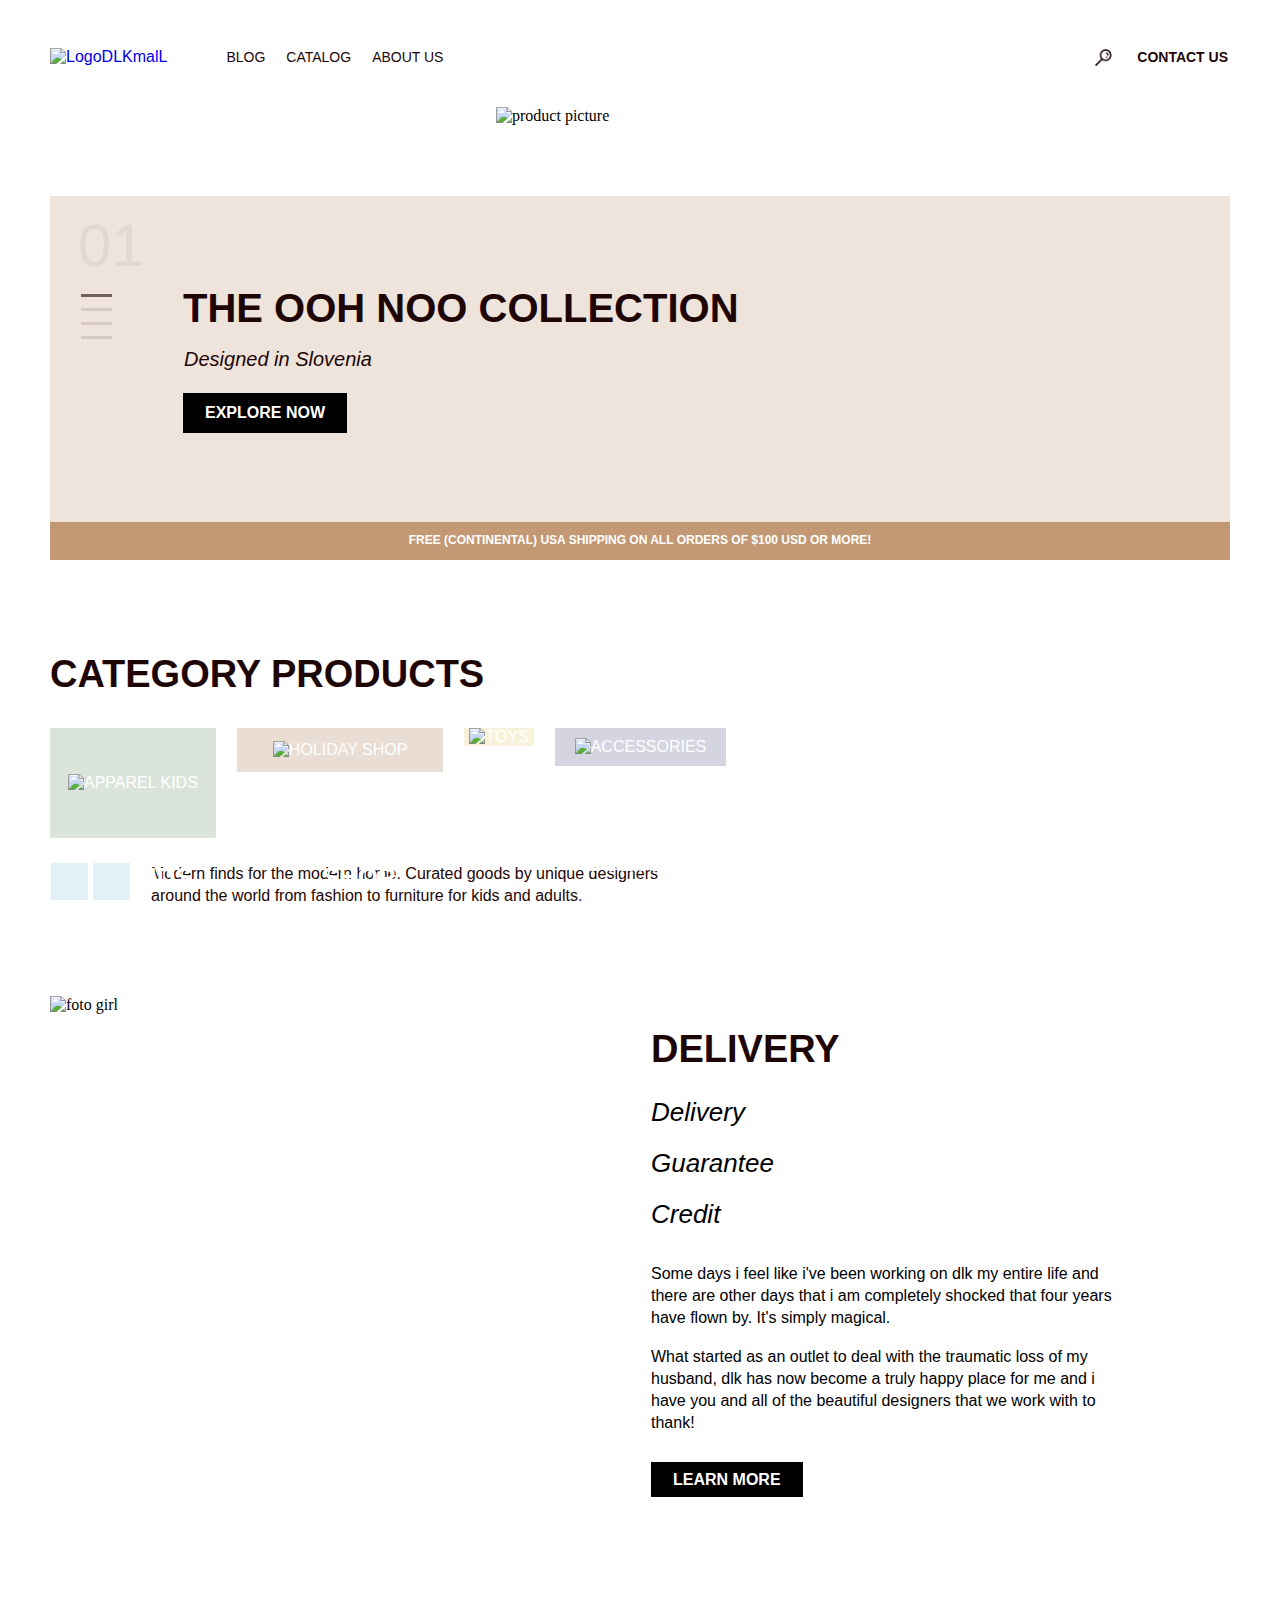
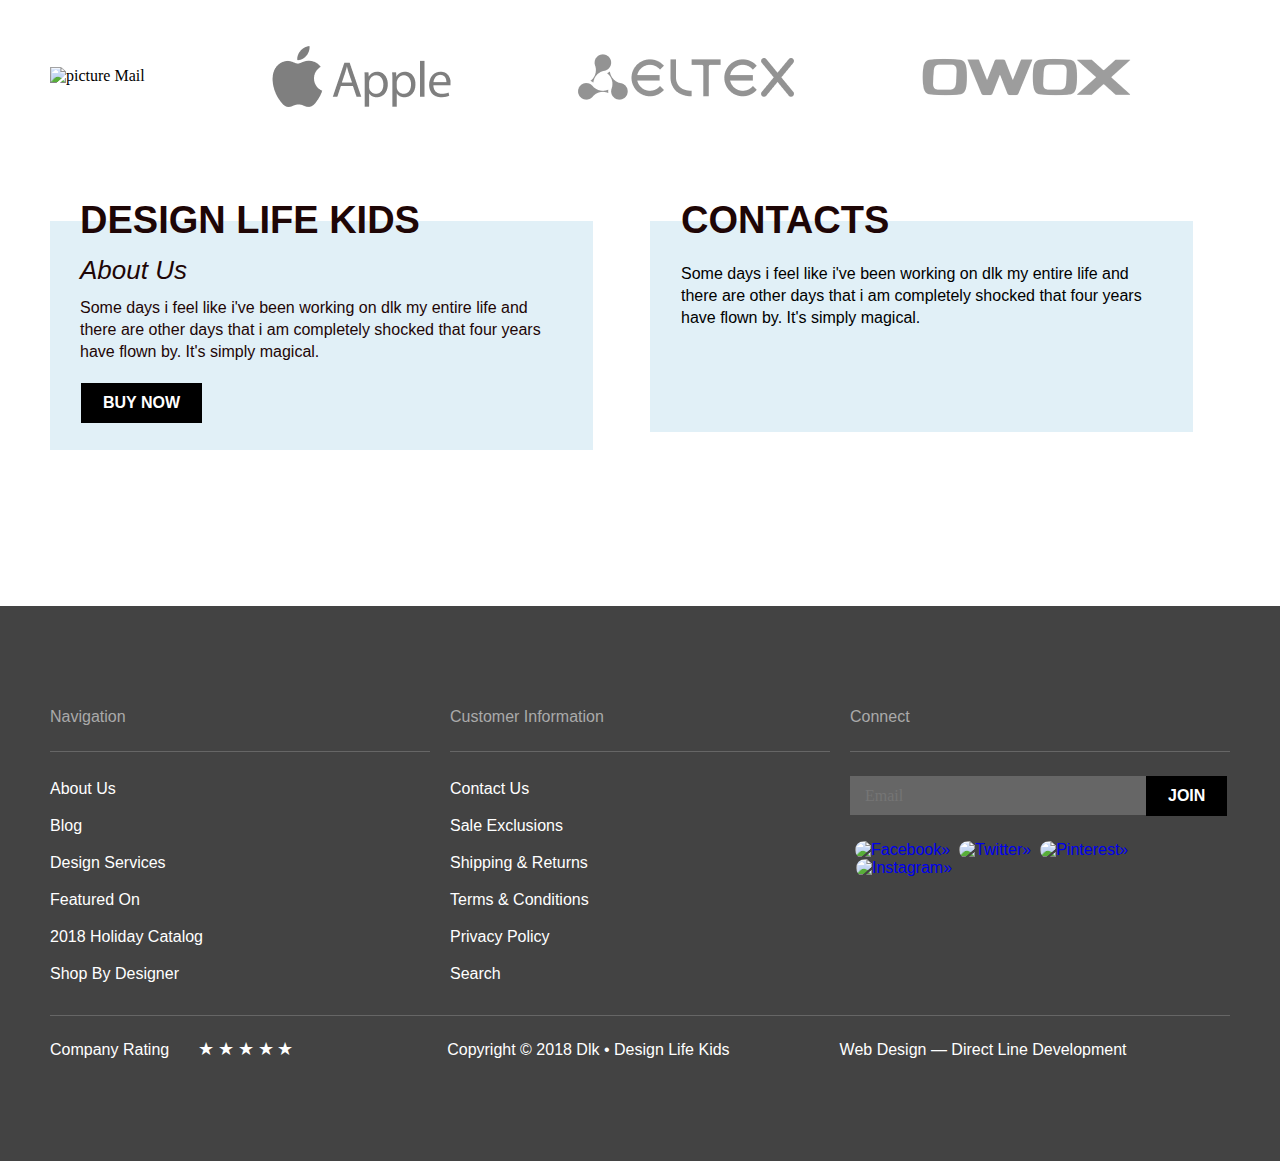
==== commit 7c9b29b1: "it is all" ====
--- a/index.html
+++ b/index.html
@@ -5,12 +5,9 @@
     <meta http-equiv="X-UA-Compatible" content="IE=edge">
     <meta name="viewport" content="width=device-width, initial-scale=1.0">
     <title>DLKmalL</title>
-    <link rel="stylesheet" href="./styles/normalize.css">
-    <link rel="stylesheet" href="./styles/common.css">
-    <link rel="stylesheet" href="./styles/index.css">
-    <link rel="preconnect" href="https://fonts.googleapis.com">
-    <link rel="preconnect" href="https://fonts.gstatic.com" crossorigin>
-    <link href="https://fonts.googleapis.com/css2?family=Crimson+Text:ital,wght@1,400;1,700&family=Montserrat:wght@200;700&family=Open+Sans:wght@400;700&display=swap" rel="stylesheet">
+    <link rel="stylesheet" href="./styles/normalizemin.css">
+    <link rel="stylesheet" href="./styles/commonmin.css">
+    <link rel="stylesheet" href="./styles/indexmin.css">
 </head>
 <body> 
     <header class="header container">
@@ -151,8 +148,8 @@
             <ul class="footer__list">
                 <li class="footer-title"><p class="footer-text" tabindex="0">Connect</p></li>
                 <li class="footer__input">
-                    <label class="footer__lable" for="Email"></label>
-                    <input class="footer__form" type="email" id="Email" placeholder="Email">
+                    <label class="footer__lable" for="Email-footer"></label>
+                    <input class="footer__form" type="email" id="Email-footer" placeholder="Email">
                     <button class="footer__btn">Join</button>
                 </li>
                 <li class="footer-social__item"><a class="footer-social__link-fb" href="#"><img class="footer-social__img" src="../pictures/Facebook.svg" alt="Facebook»"></a></li>
@@ -161,10 +158,9 @@
                 <li class="footer-social__item"><a class="footer-social__link-ins" href="#"><img class="footer-social__img" src="../pictures/Instagram.svg" alt="Instagram»"></a></li>
             </ul>
             </div>
-            <div class="footer__end container">
-            <div class="footer__end-iformation">
+            <div class="footer__end-iformation container">
                 <div class="footer__end-stars-contaner">
-                    <p class="footer__end-text"> Company Rating</p> 
+                    <p class="footer__end-text_stars"> Company Rating</p> 
                     <div class="footer__end-stars">
                         <div class="footer-stars__items" >
                             <input class="raiting__stars" id="raiting-stars__1" type="radio" name="raiting stars" value="5" aria-label="terrible">
@@ -200,8 +196,8 @@
                     <input class="contact__input-form" type="tel" id="Phone">
                 </div>
                 <div class="contact__lable-wrapper">
-                    <label class="contact__lable" for="Email-footer">Email</label>
-                    <input class="contact__input-form" type="email" id="Email-footer">
+                    <label class="contact__lable" for="Email-modal">Email</label>
+                    <input class="contact__input-form" type="email" id="Email-modal">
                 </div>
             </div>
             <div class="contact__lable-wrapper">
--- a/styles/normalizemin.css
+++ b/styles/normalizemin.css
@@ -0,0 +1 @@
+html {line-height: 1.15;-webkit-text-size-adjust: 100%;}body {margin: 0;}main {display: block;}h1 {font-size: 2em;margin: 0.67em 0;}hr {box-sizing: content-box;height: 0;overflow: visible;}pre {font-family: monospace, monospace;font-size: 1em;}a {background-color: transparent;}abbr[title] {border-bottom: none;text-decoration: underline;text-decoration: underline dotted;}b, strong {font-weight: bolder;}code, kbd, samp {font-family: monospace, monospace;font-size: 1em;}small {font-size: 80%;}sub, sup {font-size: 75%;line-height: 0;position: relative;vertical-align: baseline;}sub {bottom: -0.25em;}sup {top: -0.5em;}img {border-style: none;}button, input, optgroup, select, textarea {font-family: inherit;font-size: 100%;line-height: 1.15;margin: 0;}button, input {overflow: visible;}button, select {text-transform: none;}button, [type="button"], [type="reset"], [type="submit"] {-webkit-appearance: button;}button::-moz-focus-inner, [type="button"]::-moz-focus-inner, [type="reset"]::-moz-focus-inner, [type="submit"]::-moz-focus-inner {border-style: none;padding: 0;}button:-moz-focusring, [type="button"]:-moz-focusring, [type="reset"]:-moz-focusring, [type="submit"]:-moz-focusring {outline: 1px dotted ButtonText;}fieldset {padding: 0.35em 0.75em 0.625em;}legend {box-sizing: border-box;color: inherit;display: table;max-width: 100%;padding: 0;white-space: normal;}progress {vertical-align: baseline;}textarea {overflow: auto;}[type="checkbox"], [type="radio"] {box-sizing: border-box;padding: 0;}[type="number"]::-webkit-inner-spin-button, [type="number"]::-webkit-outer-spin-button {height: auto;}[type="search"] {-webkit-appearance: textfield;outline-offset: -2px;}[type="search"]::-webkit-search-decoration {-webkit-appearance: none;}::-webkit-file-upload-button {-webkit-appearance: button;font: inherit;}details {display: block;}summary {display: list-item;}template {display: none;}[hidden] {display: none;}--- a/styles/commonmin.css
+++ b/styles/commonmin.css
@@ -0,0 +1 @@
+@font-face {font-family: 'crimson_textbold';src: url('../fonts/CrimsonText-BoldItalic.woff2') format('woff2'), url('../fonts/CrimsonText-BoldItalic.woff') format('woff');font-weight: normal;font-style: normal;font-display: swap;}@font-face {font-family: 'crimson_textregular';src: url('../fonts/CrimsonText-Italic.woff2') format('woff2'), url('../fonts/CrimsonText-Italic.woff') format('woff');font-weight: normal;font-style: normal;font-display: swap;}@font-face {font-family: 'Montserrat-Bold';src: url('../fonts/Montserrat-Bold.woff2') format('woff2'), url('../fonts/Montserrat-Bold.woff') format('woff');font-weight: normal;font-style: normal;font-display: swap;}@font-face {font-family: 'Montserrat-ExtraLight';src: url('../fonts/Montserrat-ExtraLight.woff2') format('woff2'), url('../fonts/Montserrat-ExtraLight.woff') format('woff');font-weight: normal;font-style: normal;font-display: swap;}@font-face {font-family: 'Montserrat-Light';src: url('../fonts/Montserrat-Light.woff2') format('woff2'), url('../fonts/Montserrat-Light.woff') format('woff');font-weight: normal;font-style: normal;font-display: swap;}@font-face {font-family: 'Montserrat-SemiBold';src: url('../fonts/Montserrat-SemiBold.woff2') format('woff2'), url('../fonts/Montserrat-SemiBold.woff') format('woff');font-weight: normal;font-style: normal;font-display: swap;}@font-face {font-family: 'OpenSans-Boldt';src: url('../fonts/OpenSans-Bold.woff2') format('woff2'), url('../fonts/OpenSans-Bold.woff') format('woff');font-weight: normal;font-style: normal;font-display: swap;}@font-face {font-family: 'OpenSans-Regular';src: url('../fonts/OpenSans-Regular.woff2') format('woff2'), url('../fonts/OpenSans-Regular.woff') format('woff');font-weight: normal;font-style: normal;font-display: swap;}@font-face {font-family: 'Roboto-Regular';src: url('../fonts/Roboto-Regular.woff2') format('woff2'), url('../fonts/Roboto-Regular.woff') format('woff');font-weight: normal;font-style: normal;font-display: swap;}* {margin: 0;padding: 0;box-sizing: border-box;}:active, :hover, :focus {outline: 0;outline-offset: 0;}ol, ul {list-style-type: none;}h1, h2 {font-family: 'Montserrat-Bold', Arial, sans-serif;font-size: 40px;text-transform: uppercase;color: #1E0606;}a {text-decoration: none;font-family: 'OpenSans-Regular', Arial, sans-serif;}button, button:hover {border: none;cursor: pointer;}button:hover {background: #C29974;}.container {max-width: 1180px;margin: auto;}textarea {resize: none;}header {display: flex;align-items: center;padding-top: 48px;}.header__logo:hover {opacity: 0.5;}.header__logo:active {opacity: 0.2;}.header__nav {margin-right: auto;}.header__nav-list {display: flex;margin: auto 59px;align-items: center;}.header-nav__item {display: flex;align-items: center;text-transform: uppercase;}.header-nav__item:not(:last-child) {margin-right: 21px;}.header-search__list {display: flex;justify-content: end;margin-right: 2px;}.header-search__item {font-family: 'OpenSans-Bolb', Arial, sans-serif;font-weight: 700;background-color: #FFFFFF;font-size: 14px;line-height: 19px;display: flex;align-items: center;text-transform: uppercase;color: #1E0606;}.header-search__item:not(:last-child) {margin-right: 25px;}.header-search__item:hover {opacity: 0.5;}.header-search__item:active {opacity: 0.2;}.header-nav__link {font-family: 'OpenSans-Regular', Arial, sans-serif;font-weight: 400;font-size: 14px;line-height: 19px;display: flex;align-items: center;text-transform: uppercase;color: #1E0606;}.header-nav__link:hover {color: #1e060683;}.header-nav__link:active {color: #1e06061f;}.footer {width: 100%;height: 555px;background-color: #434343;}.hidden__header {opacity: 0;display: none;}.footer-block {display: flex;padding-top: 100px;margin-bottom: 53px;gap: 20px;}.footer__list {width: 380px;}.footer-text {font-family: 'Open Sans', Arial, sans-serif;font-size: 16px;line-height: 22px;color: #AAAAAA;border-bottom: 1px solid #666666;margin-bottom: 20px;padding-bottom: 23px;text-transform: capitalize;}.footer-end {display: flex;justify-content: space-around;}.footer__link {display: flex;padding: 6px 0px 9px 0px;text-transform: capitalize;color: #ffffff;font-family: 'OpenSans-Regular', Arial, sans-serif;font-weight: 400;font-size: 16px;line-height: 22px;}.footer__link:hover {opacity: 0.5;}.header-search__btn {font-family: 'OpenSans-Boldt', Arial, sans-serif;font-weight: 700;font-size: 14px;line-height: 19px;display: flex;align-items: center;text-transform: uppercase;color: #1E0606;}.footer__form {background: #666666;border: none;outline: 0;outline-offset: 0;width: 302px;height: 39px;}.footer__btn {font-family: 'OpenSans-Bolb', Arial, sans-serif;font-weight: 700;font-size: 16px;line-height: 22px;text-transform: uppercase;color: #FFFFFF;padding: 9px 22px;background-color: #000000;margin-left: -10px;}.footer__input {margin-top: 24px;margin-bottom: 25px;}.footer__form {padding: 9px 15px;}.footer__lable {font-family: 'OpenSans-Regular', Arial, sans-serif;font-weight: 400;font-size: 16px;line-height: 22px;color: #EBEBEB;}.footer-social__item {display: inline;margin-left: 6px;}.footer-social__item:not(:last-child) {margin-left: 5px;}.footer-social__img {border-radius: 15px;background-repeat: no-repeat;}.footer-social__img:hover {opacity: 0.5;}.footer-social__img:active {opacity: 0.2;}.footer__end-iformation {display: flex;margin-top: -32px;border-top: 1px solid #666666;padding-top: 23px;}.footer__end-text__contanier {display: flex;margin-left: 150px;gap: 110px;}.footer__end-stars-contaner {display: flex;gap: 27px;}.footer__end-text, .footer__end-item, .footer__end-text_stars {font-family: 'OpenSans-Regular', Arial, sans-serif;font-weight: 400;font-size: 16px;line-height: 22px;display: flex;align-items: center;color: #FFFFFF;}.footer__end-item:hover {text-decoration: underline;}.footer__end-stars {position: relative;font-size: 18px;display:inline-block;margin-left: 2px;width: 99px;}.footer-stars__items {position: absolute;width: 100%;height: 100%;top: 0;left: 0;display: flex;flex-direction: row-reverse;overflow: hidden;}.raiting__stars {position: absolute;width: 0;height: 0;opacity: 0;visibility: 0;top: 0;left: 0;}.raiting-stars__lable {flex: 0 0 20%;height: 100%;cursor: pointer;color : #FFFFFF ;}.raiting-stars__lable::before {content: '★';display: block;transition: color 0,3s ease 0s;}.raiting-stars__lable:hover, .raiting-stars__lable:hover ~ .raiting-stars__lable, .raiting-stars__lable:checked ~ .raiting-stars__lable:hover, .footer__end-text_stars:hover {color: #836E5B;}.raiting__stars:checked, .raiting__stars:checked ~ .raiting-stars__lable {color: #836E5B;}.visualli__hidden {width: 1px;height: 1px;margin: -1px;border: 0;padding: 0;white-space: nowrap;overflow: hidden;clip: rect(0 0 0 0);clip-path: inset(100%);}.breadcrumps-list {display: flex;gap: 21px;margin-bottom: 50px;}.breadcrumps__text {font-family: 'crimson_textregular', Arial, sans-serif;font-style: italic;font-weight: 400;font-size: 20px;line-height: 26px;color: #1E0606;}.breadcrumps-nav__img {margin-top: 8px;}.breadcrumps__text:hover {opacity: 0.5;}.pages {display: flex;justify-content: space-between;}.pages__list {display: flex;gap: 66px;padding: 4px 0px 14px 1px;}.pages__item-left, .pages__item-right {margin: 0;padding: 0;border: 0;outline: none;background-color: transparent;}.pages__item-left:hover {background: none;background-image: url(../pictures/hoverle.svg);background-repeat: no-repeat;}.pages__item-left:active {background: none;background-image: url(../pictures/aktleft.svg);background-repeat: no-repeat;}.pages__item-right:hover {background: none;background-image: url(../pictures/hovervektor.svg);background-repeat: no-repeat;}.pages__item-right:active {background: none;background-image: url(../pictures/aktive.svg);background-repeat: no-repeat;}.pages__nav {font-family: 'Montserrat-Bold', Arial, sans-serif;font-weight: 700;font-size: 16px;line-height: 20px;text-transform: uppercase;color: #1E0606;}.pages__nav:hover {color: #AAAAAA;}.pages__nav:active, .actpage {color: #C29974;}--- a/styles/indexmin.css
+++ b/styles/indexmin.css
@@ -0,0 +1 @@
+.banner {position: relative;width: 1180px;background: #EEE4DB;}.banner-title {margin: -85px 0 0px 133px;max-width: 48%;}.banner-nav__list {margin-top: 129px;padding: 20px 0px;}.banner-nav {display: flex;margin: 11px 31px;max-width: fit-content;}.banner-btn__item {width: 31px;height: 3px;background: #D6CAC2;}.banner-btn__item:hover {background: #725F5B;}.banner-btn__item:active {background: #725F5B;}.active {background: #725F5B;}.banner-number {margin-left: 28px;margin-bottom: 18px;font-family: 'Montserrat-ExtraLight', Arial, sans-serif;font-weight: 200;font-size: 60px;line-height: 100%;max-width: max-content;color: #1e06060d;}.banner-text {margin: 18px 0px 24px 134px;font-family: 'crimson_textregular', Arial, sans-serif;font-style: italic;font-weight: 400;font-size: 20px;line-height: 100%;color: #1E0606;}.banner-picture__img {position: absolute;left: 446px;top: -89px;z-index: 1;}.banner__btn {margin: 0px 0px 89px 133px;padding: 9px 22px;background: #000000;font-family: 'OpenSans-Boldt', Arial, sans-serif;font-weight: 700;font-size: 16px;line-height: 22px;color: #FFFFFF;text-transform: uppercase;}.shipping__text {font-family: 'OpenSans-Boldt', Arial, sans-serif;font-weight: 700;font-size: 12px;color: #FFFFFF;background: #C29974;text-align: center;padding: 12px;text-transform: uppercase;width: 1180px;}.category__title {font-size: 38px;line-height: 100%;margin: 95px 0px 35px;max-width: 100%;}.category__list {display: flex;margin-bottom: 25px;gap: 21px;}.category__link {width: 208px;height: 280px;color: #FFFFFF;}.category__img1 {padding: 46px 18px;background: #DBE4DB;}.category__img2 {padding: 13px 36px;background: #EADDD3;}.category__img3 {padding: 0px 5px;background: #F8F2DA;}.category__img4 {padding: 10px 20px;background: #D5D4E1;}.category__item {position: relative;}.category__text {font-family: 'Montserrat-Bold', Arial, sans-serif;font-weight: 700;font-size: 26px;position: absolute;left: 70px;top: 105px;max-width: 50%;text-align: center;}.category__text:hover {color: #FFFFFF;text-decoration: underline;}.category__text:active {color: #FFFFFF;text-decoration: underline;}.toys {position: absolute;left: 103px;top: 120px;z-index: 1;max-width: 50%;text-align: center;}.accessories {position: absolute;left: 40px;top: 120px;z-index: 1;max-width: 50%;text-align: center;}.nav__info {display: flex;margin-left: -5px;margin-bottom: 89px;}.category-control-left {margin-left: 6px;width: 37px;height: 37px;background-image: url(/pictures/left.svg);background-repeat: no-repeat;background-color:#70bbdc33;background-position: center;}.category-control-left:hover {background-image: url(/pictures/hover.svg);transform: scale(-1, 1);background-repeat: no-repeat;background-color:#70bbdc33;background-position: center;}.category-control-left:active {background-image: url(/pictures/aktive.svg);transform: scale(-1, 1);background-repeat: no-repeat;background-color:#70bbdc33;background-position: center;}.category-control-right {margin-left: 5px;width: 37px;height: 37px;background-image: url(/pictures/right.svg);background-repeat: no-repeat;background-color:#70bbdc33;background-position: center;}.category-control-right:hover {background-image: url(/pictures/hover.svg);background-repeat: no-repeat;background-color:#70bbdc33;background-position: center;}.category-control-right:active {background-image: url(/pictures/aktive.svg);background-repeat: no-repeat;background-color:#70bbdc33;background-position: center;}.category__quote {font-family: 'OpenSans-Regular', Arial, sans-serif;font-weight: 400;font-size: 16px;line-height: 22px;color: #1E0606;max-width: 55%;margin-left: 21px;}.delivery {display: flex;gap: 60px;margin-bottom: 50px;}.delivery-title {margin: 30px 0px 6px 61px;font-weight: 700;font-size: 38px;line-height: 46px;}.btn {margin-bottom: 30px;}.delivery__btn {font-family: 'crimson_textregular', Arial, sans-serif;font-style: italic;font-weight: 400;font-size: 26px;line-height: 34px;background: none;margin-top: 17px;margin-left: 61px;}.delivery__btn:hover {font-family: 'crimson_textbold', Arial, sans-serif;font-style: italic;font-weight: 700;font-size: 26px;line-height: 34px;color: #1E0606;background-color: #70bbdc33;padding: 11px 180px 11px 60px;margin-left: 1px;margin-top: 0;margin-bottom: -7px;max-width: 326px;}.delivery__text1 {font-family: 'OpenSans-Regular', Arial, sans-serif;font-weight: 400;font-size: 16px;line-height: 22px;max-width: 75%;margin: 32px 0px 15px 61px;}.delivery__text2 {font-family: 'OpenSans-Regular', Arial, sans-serif;font-weight: 400;font-size: 16px;line-height: 22px;max-width: 73%;margin: 17px 0px 9px 61px;}.learn {margin: 35px 0px 0px 61px;}.delivery-btn {width: 149px;height: 43px;font-family: 'OpenSans-Boldt', Arial, sans-serif;font-weight: 700;font-size: 16px;line-height: 22px;text-align: center;text-transform: uppercase;color: #FFFFFF;padding: 9px 22px;background: #000000;}.delivery-btn:hover {background-color: #C29974;}.delivery-btn:active {background-color: #CFAF91;}.partners {display: flex;gap: 127px;margin-bottom: 57px;}.partners__list {margin: 41px 0 0 0;display: flex;align-items: center;}.two__column {display: flex;gap: 57px;padding-bottom: 41px;max-height: fit-content;}.about {display: block;min-height: fit-content;background: #E1F0F7;max-width: 543px;max-height: 229px;}.about-title {font-family: 'Montserrat-Bold', Arial, sans-serif;font-weight: 700;font-size: 38px;line-height: 46px;text-transform: uppercase;color: #1E0606;margin-left: 30px;margin-top: -24px }.about-text {font-family: 'crimson_textregular', Arial, sans-serif;font-style: italic;font-weight: 400;font-size: 26px;line-height: 34px;color: #1E0606;padding: 10px 30px ;}.about-excerpt {font-family: 'OpenSans-Regular', Arial, sans-serif;font-weight: 400;font-size: 16px;line-height: 22px;color: #1E0606;padding: 0px 25px 13px 30px;}.about-btn__itme {font-family: 'OpenSans-Boldt', Arial, sans-serif;font-weight: 700;font-size: 16px;line-height: 22px;text-transform: uppercase;color: #FFFFFF;padding: 9px 22px;background: #000000;margin: 7px 0px 0px 31px;}.about__title {font-family: 'Montserrat-Bold', Arial, sans-serif;font-weight: 700;font-size: 38px;line-height: 46px;text-transform: uppercase;color: #1E0606;margin-bottom: -22px;margin-top: -24px;margin-left: 31px;}.about-contacts-text {font-family: 'OpenSans-Regular', Arial, sans-serif;font-weight: 400;font-size: 16px;line-height: 22px;background: #E1F0F7;padding: 42px 40px 103px 31px;max-width: 543px;}.about__map {margin-top: -68px;margin-left: 33px;}.contact__form {background-color: #E5EAF8;max-width: 680px;padding: 41px 40px 42px 40px;}.contact-name {margin-bottom: 19px;}.contact__lable {font-family: 'OpenSans-Regular', Arial, sans-serif;font-weight: 400;font-size: 14px;line-height: 19px;color: #1E0606;display: flex;flex-direction: column;margin-bottom: 3px;}.contact__input {font-family: 'OpenSans-Regular', Arial, sans-serif;font-weight: 400;font-size: 18px;line-height: 25px;color: #1E0606;width: 600px;height: 50px;padding: 5px 10px 5px 20px;background-color: #fff;margin-top: 2px;border: 1px solid #00000033;padding: 5px 10px 5px 20px;}.contact__input:hover, .contact__input:active {background: #FFFFFF;border: 1px solid #C29974;}.contact__input-form {width: 290px;height: 50px;border: 1px solid #00000033;padding: 5px 10px 5px 20px;}.contact__input-form:hover, .contact__input-form:active {border: 1px solid #C29974;}.contact__lable-wrapper {margin-bottom: 11px;}.contact-input {display: flex;flex-wrap: nowrap;gap: 20px;margin-bottom: 9px;}.contact__area {border: 1px solid #00000033;padding: 5px 10px 5px 20px;}.contact__area:hover, .contact__area:active {border: 1px solid #C29974;}.contact-agreement__lable {position: relative;padding-left: 32px;font-family: 'OpenSans-Regular', Arial, sans-serif;font-weight: 400;font-size: 14px;line-height: 19px;color: #1E0606;}.contact-agreement__lable::before, .contact-agreement__lable::after {content: '';position: absolute;left: 0;width: 19px;height: 19px;}.contact__checkbox + .contact-agreement__lable::after {background-image: url(../pictures/check.svg);}.contact__checkbox:checked + .contact-agreement__lable::before {background-image: url(../pictures/aktivche.png);}.contact__btn {font-family: 'OpenSans-Bolb', Arial, sans-serif;font-weight: 700;font-size: 16px;line-height: 22px;align-items: center;text-align: center;text-transform: uppercase;color: #FFFFFF;padding: 9px 22px;background-color: #000000;margin-top: 18px;}.contact__container {display: flex;top: 0;flex-direction: row-reverse;gap: 9px;position: fixed;justify-content: center;align-items: center;width: 100%;height: 100%;background-color: #7d97dacc;z-index: 1;margin-top: -49px;margin-left: 12px;}.hidden {display: none;}.contact__exit {padding: 0;background-color: transparent;border: none;outline: none;-webkit-tap-highlight-color: transparent;box-shadow: none;width: 15px;height: 15px;background-image: url(../pictures/exit.svg);background-repeat: no-repeat;margin-bottom: 524px;}.contact__exit:hover {background-color: transparent;background-image: url(../pictures/exitHover.svg);background-repeat: no-repeat;}.contact__exit:active {background-image: url(../pictures/exitactive.svg);background-repeat: no-repeat;}.contact__lable, .contact-agreement__lable {font-family: 'Roboto-Regular', Arial, sans-serif;font-weight: 400;font-size: 14px;line-height: 19px;}.contact__btn:disabled {background-color: #C1C1C1;}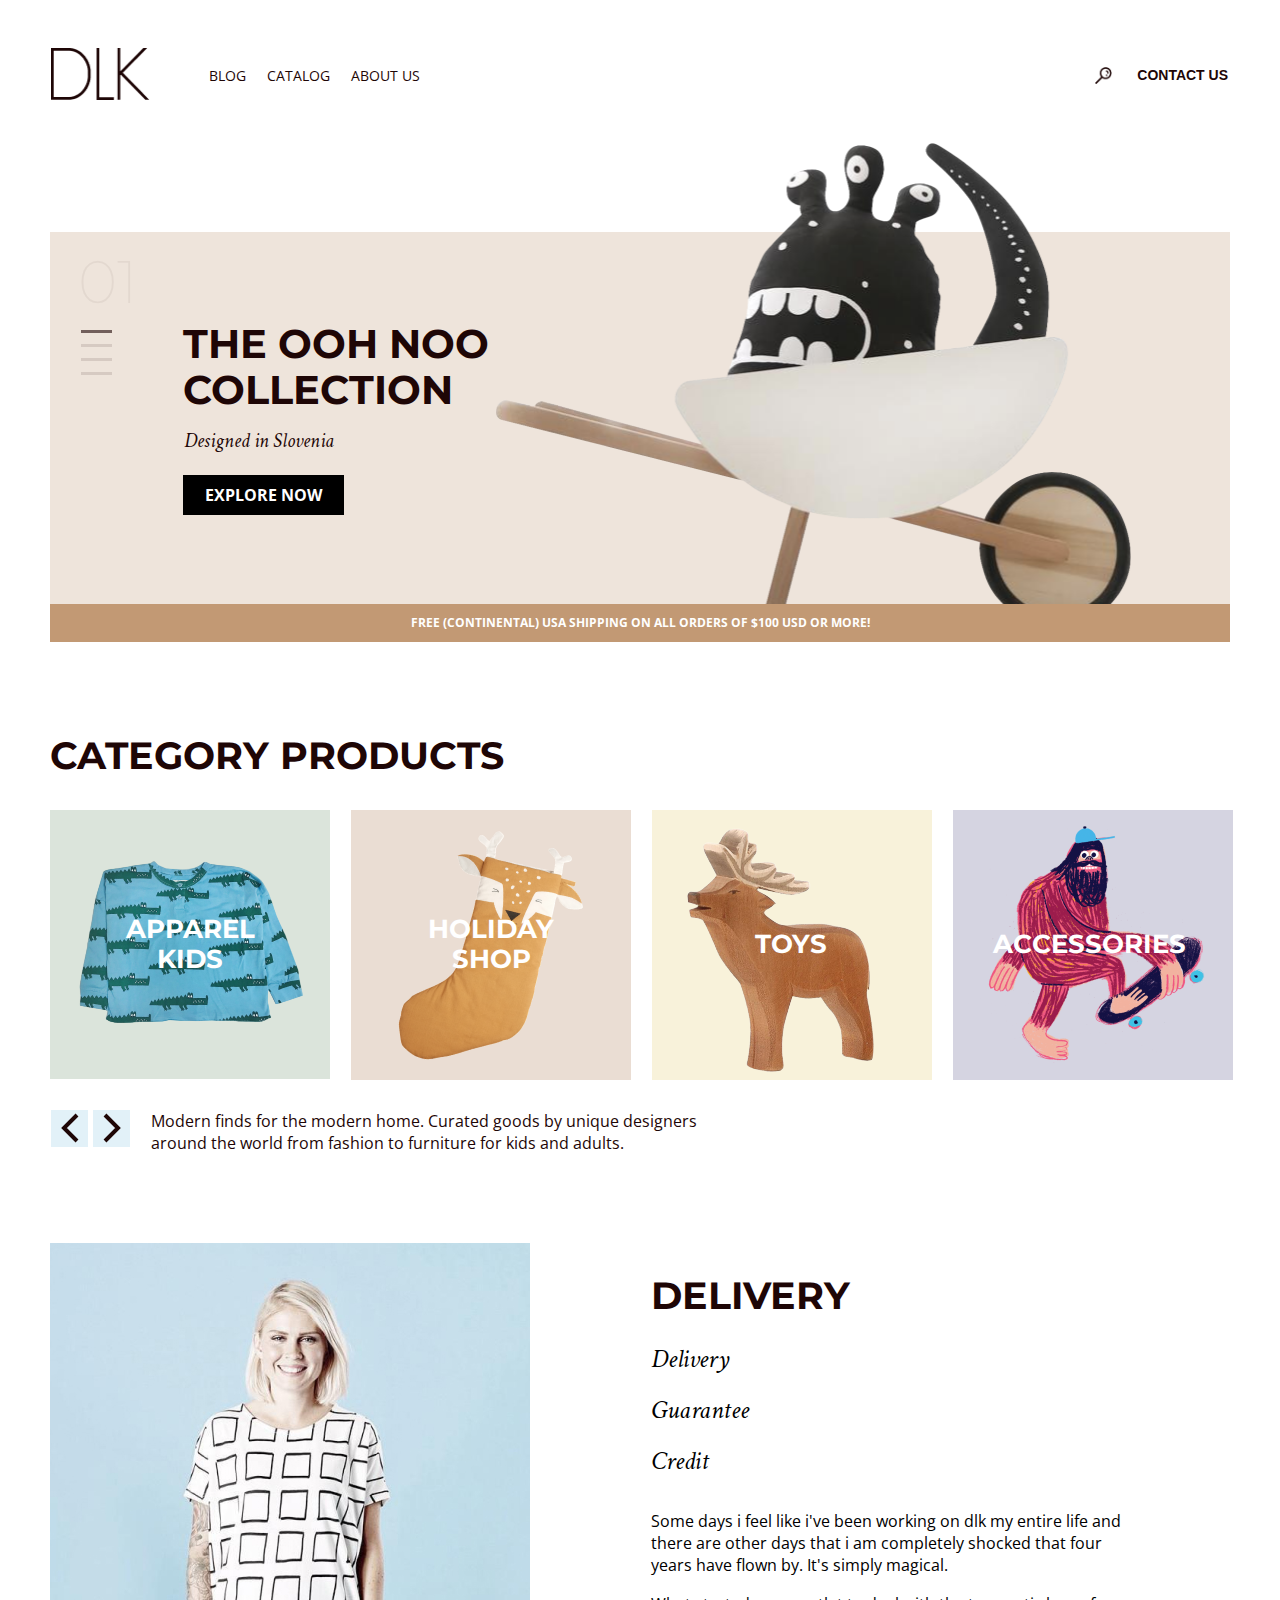
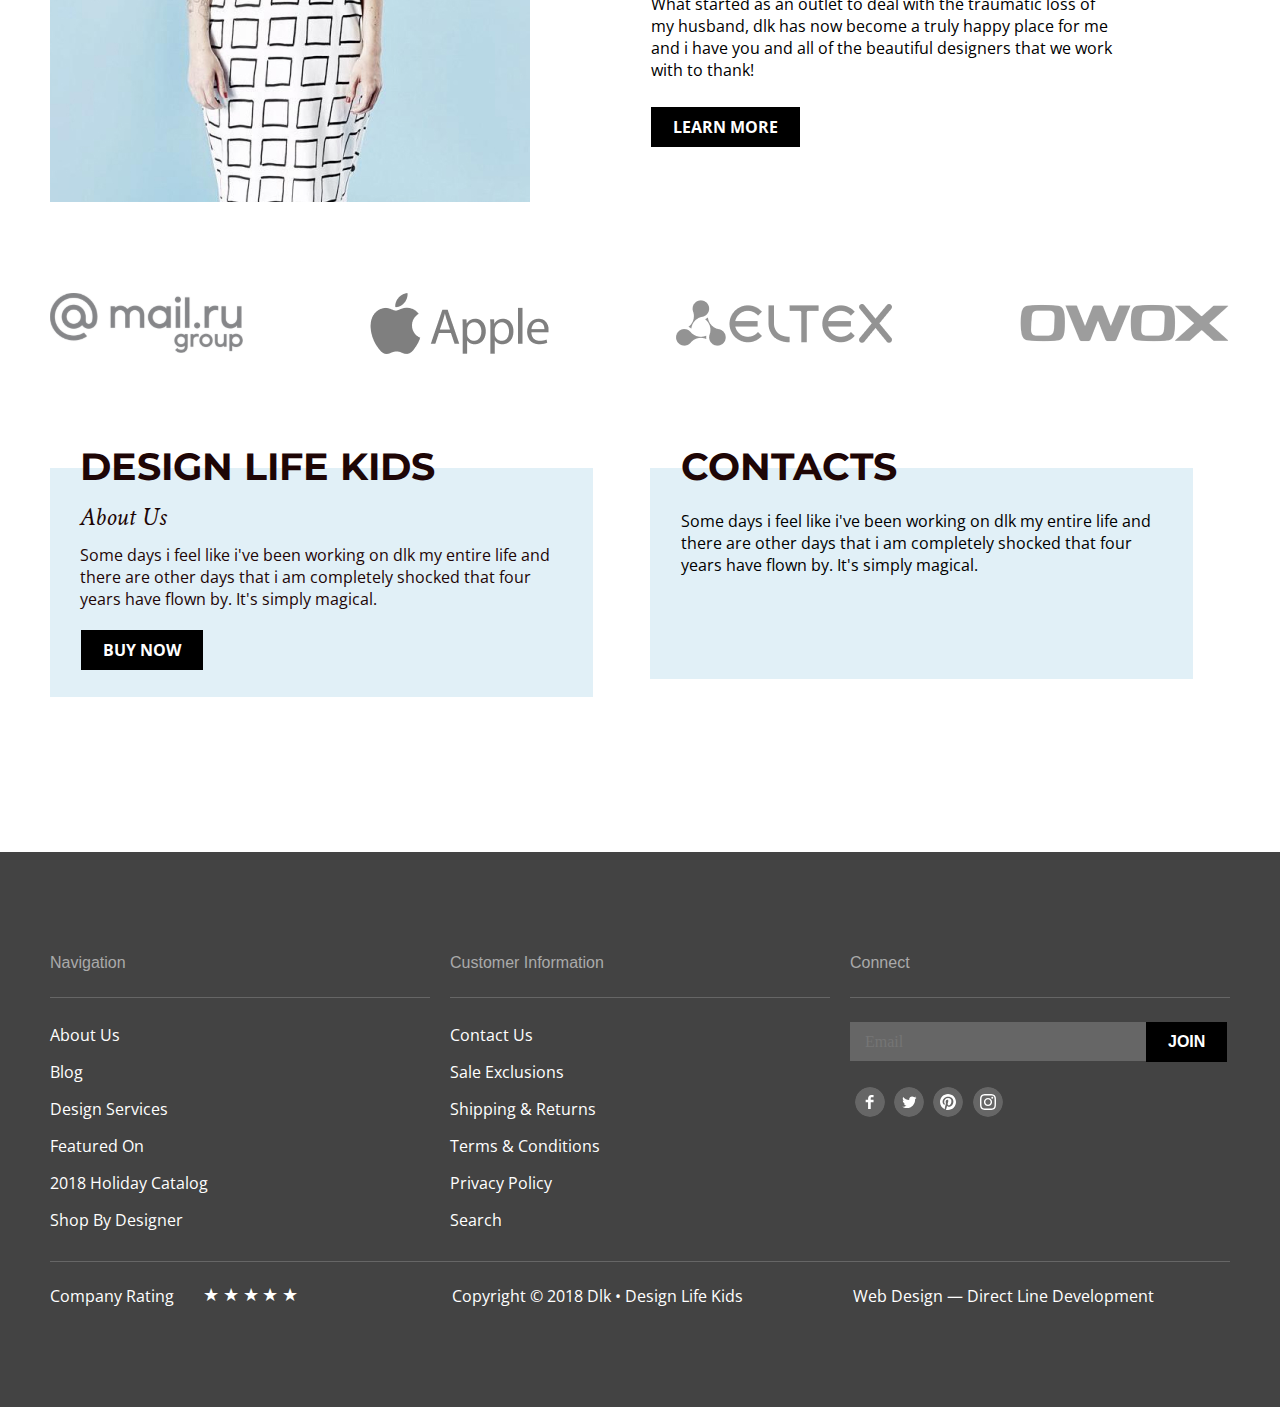
==== commit 8977de30: "Merge 9af2692dc196b4c13058e710a4732704aa9f0f3a into 9a7f5fdacab76aca2b3aee9a3ef9c86c458552ff" ====
--- a/index.html
+++ b/index.html
@@ -24,10 +24,10 @@
                     <a class="header-nav__link" href="#">About us</a></li>
             </ul>
         </nav>
-            <uL class="header-search__list">
-                <li class="header-search__item"><img class="header-search-img" src="./pictures/XMLID1397.png" alt="search" width="17" height="17"></li>
+            <ul class="header-search__list">
+                <li class="header-search__item"><img class="header-search-img" src="./pictures/serch.png" alt="search" width="17" height="17"></li>
             <li class="header-search__item"><a class="header-search__item" href="./pages/contact.html">Contact us</a></li>
-        </uL>
+        </ul>
     </header>
     <main class="main">
         <section class="banner container">
@@ -184,7 +184,7 @@
         </section>
     </footer>
     <div class="contact__container contact__container_js hidden">
-        <button class="contact__exit contact__exit_js "></button>
+        <button class="contact__exit contact__exit_js" type="button"></button>
         <form class="contact__form" action="#" method="post">
             <div class="contact-name">
                 <label class="contact__lable" for="Name">Name</label>
